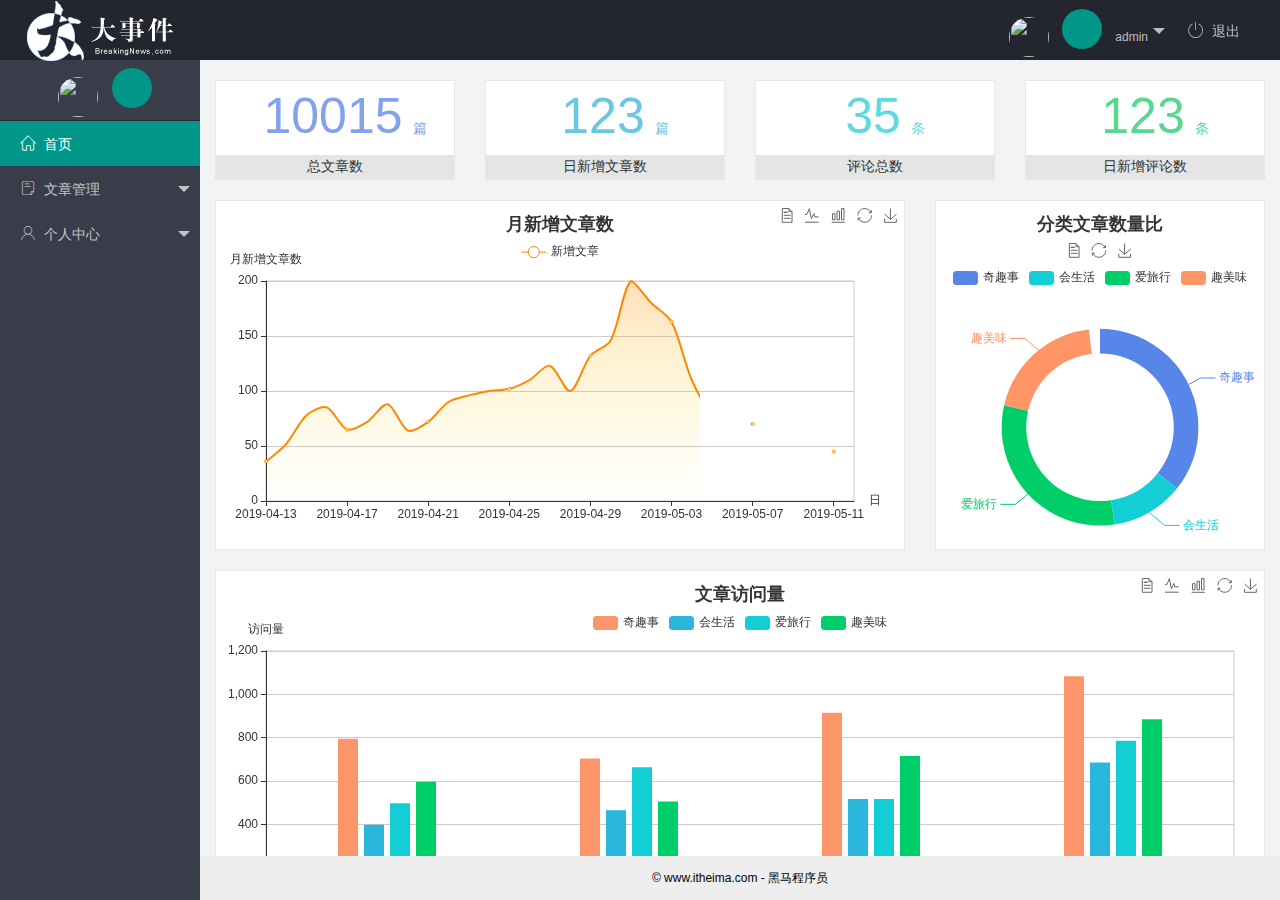
==== index.html @ e90da7d8 "获取、更新用户信息相关功能完成" ====
<!DOCTYPE html>
<html>

<head>
    <meta charset="utf-8">
    <meta name="viewport" content="width=device-width, initial-scale=1, maximum-scale=1">
    <title>大事件-首页</title>
    <!-- 引入 layui.css -->
    <link rel="stylesheet" href="/assets/lib/layui/css/layui.css">
    <!-- 引入 字体图标css -->
    <link rel="stylesheet" href="/assets/fonts/iconfont.css">
    <!-- 引入自定义index.css -->
    <link rel="stylesheet" href="/assets/css/index.css">
</head>

<body class="layui-layout-body">
    <div class="layui-layout layui-layout-admin">
        <div class="layui-header">
            <div class="layui-logo">
                <img src="/assets/images/logo.png" alt="" />
            </div>
            <ul class="layui-nav layui-layout-right">
                <li class="layui-nav-item">
                    <a href="javascript:;" class="userinfo">
                        <img src="" class="layui-nav-img">
                        <span class="text-avatar"></span>
                        admin
                    </a>
                    <dl class="layui-nav-child">
                        <dd><a href="">基本资料</a></dd>
                        <dd><a href="">更换头像</a></dd>
                        <dd><a href="">重设密码</a></dd>
                    </dl>
                </li>
                <li class="layui-nav-item"><a href="javascript:;" id="logout"><span
                            class="iconfont icon-tuichu"></span>退出</a></li>
            </ul>
        </div>

        <div class="layui-side layui-bg-black">
            <div class="layui-side-scroll">
                <div class="userinfo">
                    <img src="" class="layui-nav-img">
                    <span class="text-avatar"></span>
                    <span id="welcome"></span>
                </div>
                <!-- 左侧导航区域（可配合layui已有的垂直导航） -->
                <ul class="layui-nav layui-nav-tree" lay-shrink="all">
                    <li class="layui-nav-item layui-this"><a href="home/dashboard.html" target="fm"><span
                                class="iconfont icon-home"></span>首页</a></li>
                    <li class="layui-nav-item">
                        <a class="" href="javascript:;"><span class="iconfont icon-16"></span>文章管理</a>
                        <dl class="layui-nav-child">
                            <dd><a href="javascript:;"><i class="layui-icon layui-icon-app"></i>文章类别</a></dd>
                            <dd><a href="javascript:;"><i class="layui-icon layui-icon-app"></i>文章列表</a></dd>
                            <dd><a href="javascript:;"><i class="layui-icon layui-icon-app"></i>发表文章</a></dd>
                        </dl>
                    </li>
                    <li class="layui-nav-item">
                        <a href="javascript:;"><span class="iconfont icon-user"></span>个人中心</a>
                        <dl class="layui-nav-child">
                            <dd><a href="user/userInfo.html" target="fm"><i
                                        class="layui-icon layui-icon-app"></i>基本资料</a></dd>
                            <dd><a href="javascript:;"><i class="layui-icon layui-icon-app"></i>更换头像</a></dd>
                            <dd><a href="javascript:;"><i class="layui-icon layui-icon-app"></i>重置密码</a></dd>
                        </dl>
                    </li>
                </ul>
            </div>
        </div>

        <div class="layui-body">
            <!-- 内容主体区域 -->
            <iframe name="fm" src="/home/dashboard.html" frameborder="0"></iframe>
        </div>

        <div class="layui-footer">
            <!-- 底部固定区域 -->
            © www.itheima.com - 黑马程序员
        </div>
    </div>


    <!-- 引入 layui.js -->
    <script src='/assets/lib/layui/layui.all.js'></script>
    <!-- 引入 jQuery -->
    <script src='/assets/lib/jquery.js'></script>
    <!-- 引入自定义baseAPI -->
    <script src='/assets/js/baseAPI.js'></script>
    <!-- 引入自定义index.js -->
    <script src="/assets/js/index.js"></script>

</body>

</html>
---- assets/lib/layui/css/layui.css ----
/** layui-v2.5.5 MIT License By https://www.layui.com */
 .layui-inline,img{display:inline-block;vertical-align:middle}h1,h2,h3,h4,h5,h6{font-weight:400}.layui-edge,.layui-header,.layui-inline,.layui-main{position:relative}.layui-body,.layui-edge,.layui-elip{overflow:hidden}.layui-btn,.layui-edge,.layui-inline,img{vertical-align:middle}.layui-btn,.layui-disabled,.layui-icon,.layui-unselect{-moz-user-select:none;-webkit-user-select:none;-ms-user-select:none}.layui-elip,.layui-form-checkbox span,.layui-form-pane .layui-form-label{text-overflow:ellipsis;white-space:nowrap}.layui-breadcrumb,.layui-tree-btnGroup{visibility:hidden}blockquote,body,button,dd,div,dl,dt,form,h1,h2,h3,h4,h5,h6,input,li,ol,p,pre,td,textarea,th,ul{margin:0;padding:0;-webkit-tap-highlight-color:rgba(0,0,0,0)}a:active,a:hover{outline:0}img{border:none}li{list-style:none}table{border-collapse:collapse;border-spacing:0}h4,h5,h6{font-size:100%}button,input,optgroup,option,select,textarea{font-family:inherit;font-size:inherit;font-style:inherit;font-weight:inherit;outline:0}pre{white-space:pre-wrap;white-space:-moz-pre-wrap;white-space:-pre-wrap;white-space:-o-pre-wrap;word-wrap:break-word}body{line-height:24px;font:14px Helvetica Neue,Helvetica,PingFang SC,Tahoma,Arial,sans-serif}hr{height:1px;margin:10px 0;border:0;clear:both}a{color:#333;text-decoration:none}a:hover{color:#777}a cite{font-style:normal;*cursor:pointer}.layui-border-box,.layui-border-box *{box-sizing:border-box}.layui-box,.layui-box *{box-sizing:content-box}.layui-clear{clear:both;*zoom:1}.layui-clear:after{content:'\20';clear:both;*zoom:1;display:block;height:0}.layui-inline{*display:inline;*zoom:1}.layui-edge{display:inline-block;width:0;height:0;border-width:6px;border-style:dashed;border-color:transparent}.layui-edge-top{top:-4px;border-bottom-color:#999;border-bottom-style:solid}.layui-edge-right{border-left-color:#999;border-left-style:solid}.layui-edge-bottom{top:2px;border-top-color:#999;border-top-style:solid}.layui-edge-left{border-right-color:#999;border-right-style:solid}.layui-disabled,.layui-disabled:hover{color:#d2d2d2!important;cursor:not-allowed!important}.layui-circle{border-radius:100%}.layui-show{display:block!important}.layui-hide{display:none!important}@font-face{font-family:layui-icon;src:url(../font/iconfont.eot?v=250);src:url(../font/iconfont.eot?v=250#iefix) format('embedded-opentype'),url(../font/iconfont.woff2?v=250) format('woff2'),url(../font/iconfont.woff?v=250) format('woff'),url(../font/iconfont.ttf?v=250) format('truetype'),url(../font/iconfont.svg?v=250#layui-icon) format('svg')}.layui-icon{font-family:layui-icon!important;font-size:16px;font-style:normal;-webkit-font-smoothing:antialiased;-moz-osx-font-smoothing:grayscale}.layui-icon-reply-fill:before{content:"\e611"}.layui-icon-set-fill:before{content:"\e614"}.layui-icon-menu-fill:before{content:"\e60f"}.layui-icon-search:before{content:"\e615"}.layui-icon-share:before{content:"\e641"}.layui-icon-set-sm:before{content:"\e620"}.layui-icon-engine:before{content:"\e628"}.layui-icon-close:before{content:"\1006"}.layui-icon-close-fill:before{content:"\1007"}.layui-icon-chart-screen:before{content:"\e629"}.layui-icon-star:before{content:"\e600"}.layui-icon-circle-dot:before{content:"\e617"}.layui-icon-chat:before{content:"\e606"}.layui-icon-release:before{content:"\e609"}.layui-icon-list:before{content:"\e60a"}.layui-icon-chart:before{content:"\e62c"}.layui-icon-ok-circle:before{content:"\1005"}.layui-icon-layim-theme:before{content:"\e61b"}.layui-icon-table:before{content:"\e62d"}.layui-icon-right:before{content:"\e602"}.layui-icon-left:before{content:"\e603"}.layui-icon-cart-simple:before{content:"\e698"}.layui-icon-face-cry:before{content:"\e69c"}.layui-icon-face-smile:before{content:"\e6af"}.layui-icon-survey:before{content:"\e6b2"}.layui-icon-tree:before{content:"\e62e"}.layui-icon-upload-circle:before{content:"\e62f"}.layui-icon-add-circle:before{content:"\e61f"}.layui-icon-download-circle:before{content:"\e601"}.layui-icon-templeate-1:before{content:"\e630"}.layui-icon-util:before{content:"\e631"}.layui-icon-face-surprised:before{content:"\e664"}.layui-icon-edit:before{content:"\e642"}.layui-icon-speaker:before{content:"\e645"}.layui-icon-down:before{content:"\e61a"}.layui-icon-file:before{content:"\e621"}.layui-icon-layouts:before{content:"\e632"}.layui-icon-rate-half:before{content:"\e6c9"}.layui-icon-add-circle-fine:before{content:"\e608"}.layui-icon-prev-circle:before{content:"\e633"}.layui-icon-read:before{content:"\e705"}.layui-icon-404:before{content:"\e61c"}.layui-icon-carousel:before{content:"\e634"}.layui-icon-help:before{content:"\e607"}.layui-icon-code-circle:before{content:"\e635"}.layui-icon-water:before{content:"\e636"}.layui-icon-username:before{content:"\e66f"}.layui-icon-find-fill:before{content:"\e670"}.layui-icon-about:before{content:"\e60b"}.layui-icon-location:before{content:"\e715"}.layui-icon-up:before{content:"\e619"}.layui-icon-pause:before{content:"\e651"}.layui-icon-date:before{content:"\e637"}.layui-icon-layim-uploadfile:before{content:"\e61d"}.layui-icon-delete:before{content:"\e640"}.layui-icon-play:before{content:"\e652"}.layui-icon-top:before{content:"\e604"}.layui-icon-friends:before{content:"\e612"}.layui-icon-refresh-3:before{content:"\e9aa"}.layui-icon-ok:before{content:"\e605"}.layui-icon-layer:before{content:"\e638"}.layui-icon-face-smile-fine:before{content:"\e60c"}.layui-icon-dollar:before{content:"\e659"}.layui-icon-group:before{content:"\e613"}.layui-icon-layim-download:before{content:"\e61e"}.layui-icon-picture-fine:before{content:"\e60d"}.layui-icon-link:before{content:"\e64c"}.layui-icon-diamond:before{content:"\e735"}.layui-icon-log:before{content:"\e60e"}.layui-icon-rate-solid:before{content:"\e67a"}.layui-icon-fonts-del:before{content:"\e64f"}.layui-icon-unlink:before{content:"\e64d"}.layui-icon-fonts-clear:before{content:"\e639"}.layui-icon-triangle-r:before{content:"\e623"}.layui-icon-circle:before{content:"\e63f"}.layui-icon-radio:before{content:"\e643"}.layui-icon-align-center:before{content:"\e647"}.layui-icon-align-right:before{content:"\e648"}.layui-icon-align-left:before{content:"\e649"}.layui-icon-loading-1:before{content:"\e63e"}.layui-icon-return:before{content:"\e65c"}.layui-icon-fonts-strong:before{content:"\e62b"}.layui-icon-upload:before{content:"\e67c"}.layui-icon-dialogue:before{content:"\e63a"}.layui-icon-video:before{content:"\e6ed"}.layui-icon-headset:before{content:"\e6fc"}.layui-icon-cellphone-fine:before{content:"\e63b"}.layui-icon-add-1:before{content:"\e654"}.layui-icon-face-smile-b:before{content:"\e650"}.layui-icon-fonts-html:before{content:"\e64b"}.layui-icon-form:before{content:"\e63c"}.layui-icon-cart:before{content:"\e657"}.layui-icon-camera-fill:before{content:"\e65d"}.layui-icon-tabs:before{content:"\e62a"}.layui-icon-fonts-code:before{content:"\e64e"}.layui-icon-fire:before{content:"\e756"}.layui-icon-set:before{content:"\e716"}.layui-icon-fonts-u:before{content:"\e646"}.layui-icon-triangle-d:before{content:"\e625"}.layui-icon-tips:before{content:"\e702"}.layui-icon-picture:before{content:"\e64a"}.layui-icon-more-vertical:before{content:"\e671"}.layui-icon-flag:before{content:"\e66c"}.layui-icon-loading:before{content:"\e63d"}.layui-icon-fonts-i:before{content:"\e644"}.layui-icon-refresh-1:before{content:"\e666"}.layui-icon-rmb:before{content:"\e65e"}.layui-icon-home:before{content:"\e68e"}.layui-icon-user:before{content:"\e770"}.layui-icon-notice:before{content:"\e667"}.layui-icon-login-weibo:before{content:"\e675"}.layui-icon-voice:before{content:"\e688"}.layui-icon-upload-drag:before{content:"\e681"}.layui-icon-login-qq:before{content:"\e676"}.layui-icon-snowflake:before{content:"\e6b1"}.layui-icon-file-b:before{content:"\e655"}.layui-icon-template:before{content:"\e663"}.layui-icon-auz:before{content:"\e672"}.layui-icon-console:before{content:"\e665"}.layui-icon-app:before{content:"\e653"}.layui-icon-prev:before{content:"\e65a"}.layui-icon-website:before{content:"\e7ae"}.layui-icon-next:before{content:"\e65b"}.layui-icon-component:before{content:"\e857"}.layui-icon-more:before{content:"\e65f"}.layui-icon-login-wechat:before{content:"\e677"}.layui-icon-shrink-right:before{content:"\e668"}.layui-icon-spread-left:before{content:"\e66b"}.layui-icon-camera:before{content:"\e660"}.layui-icon-note:before{content:"\e66e"}.layui-icon-refresh:before{content:"\e669"}.layui-icon-female:before{content:"\e661"}.layui-icon-male:before{content:"\e662"}.layui-icon-password:before{content:"\e673"}.layui-icon-senior:before{content:"\e674"}.layui-icon-theme:before{content:"\e66a"}.layui-icon-tread:before{content:"\e6c5"}.layui-icon-praise:before{content:"\e6c6"}.layui-icon-star-fill:before{content:"\e658"}.layui-icon-rate:before{content:"\e67b"}.layui-icon-template-1:before{content:"\e656"}.layui-icon-vercode:before{content:"\e679"}.layui-icon-cellphone:before{content:"\e678"}.layui-icon-screen-full:before{content:"\e622"}.layui-icon-screen-restore:before{content:"\e758"}.layui-icon-cols:before{content:"\e610"}.layui-icon-export:before{content:"\e67d"}.layui-icon-print:before{content:"\e66d"}.layui-icon-slider:before{content:"\e714"}.layui-icon-addition:before{content:"\e624"}.layui-icon-subtraction:before{content:"\e67e"}.layui-icon-service:before{content:"\e626"}.layui-icon-transfer:before{content:"\e691"}.layui-main{width:1140px;margin:0 auto}.layui-header{z-index:1000;height:60px}.layui-header a:hover{transition:all .5s;-webkit-transition:all .5s}.layui-side{position:fixed;left:0;top:0;bottom:0;z-index:999;width:200px;overflow-x:hidden}.layui-side-scroll{position:relative;width:220px;height:100%;overflow-x:hidden}.layui-body{position:absolute;left:200px;right:0;top:0;bottom:0;z-index:998;width:auto;overflow-y:auto;box-sizing:border-box}.layui-layout-body{overflow:hidden}.layui-layout-admin .layui-header{background-color:#23262E}.layui-layout-admin .layui-side{top:60px;width:200px;overflow-x:hidden}.layui-layout-admin .layui-body{position:fixed;top:60px;bottom:44px}.layui-layout-admin .layui-main{width:auto;margin:0 15px}.layui-layout-admin .layui-footer{position:fixed;left:200px;right:0;bottom:0;height:44px;line-height:44px;padding:0 15px;background-color:#eee}.layui-layout-admin .layui-logo{position:absolute;left:0;top:0;width:200px;height:100%;line-height:60px;text-align:center;color:#009688;font-size:16px}.layui-layout-admin .layui-header .layui-nav{background:0 0}.layui-layout-left{position:absolute!important;left:200px;top:0}.layui-layout-right{position:absolute!important;right:0;top:0}.layui-container{position:relative;margin:0 auto;padding:0 15px;box-sizing:border-box}.layui-fluid{position:relative;margin:0 auto;padding:0 15px}.layui-row:after,.layui-row:before{content:'';display:block;clear:both}.layui-col-lg1,.layui-col-lg10,.layui-col-lg11,.layui-col-lg12,.layui-col-lg2,.layui-col-lg3,.layui-col-lg4,.layui-col-lg5,.layui-col-lg6,.layui-col-lg7,.layui-col-lg8,.layui-col-lg9,.layui-col-md1,.layui-col-md10,.layui-col-md11,.layui-col-md12,.layui-col-md2,.layui-col-md3,.layui-col-md4,.layui-col-md5,.layui-col-md6,.layui-col-md7,.layui-col-md8,.layui-col-md9,.layui-col-sm1,.layui-col-sm10,.layui-col-sm11,.layui-col-sm12,.layui-col-sm2,.layui-col-sm3,.layui-col-sm4,.layui-col-sm5,.layui-col-sm6,.layui-col-sm7,.layui-col-sm8,.layui-col-sm9,.layui-col-xs1,.layui-col-xs10,.layui-col-xs11,.layui-col-xs12,.layui-col-xs2,.layui-col-xs3,.layui-col-xs4,.layui-col-xs5,.layui-col-xs6,.layui-col-xs7,.layui-col-xs8,.layui-col-xs9{position:relative;display:block;box-sizing:border-box}.layui-col-xs1,.layui-col-xs10,.layui-col-xs11,.layui-col-xs12,.layui-col-xs2,.layui-col-xs3,.layui-col-xs4,.layui-col-xs5,.layui-col-xs6,.layui-col-xs7,.layui-col-xs8,.layui-col-xs9{float:left}.layui-col-xs1{width:8.33333333%}.layui-col-xs2{width:16.66666667%}.layui-col-xs3{width:25%}.layui-col-xs4{width:33.33333333%}.layui-col-xs5{width:41.66666667%}.layui-col-xs6{width:50%}.layui-col-xs7{width:58.33333333%}.layui-col-xs8{width:66.66666667%}.layui-col-xs9{width:75%}.layui-col-xs10{width:83.33333333%}.layui-col-xs11{width:91.66666667%}.layui-col-xs12{width:100%}.layui-col-xs-offset1{margin-left:8.33333333%}.layui-col-xs-offset2{margin-left:16.66666667%}.layui-col-xs-offset3{margin-left:25%}.layui-col-xs-offset4{margin-left:33.33333333%}.layui-col-xs-offset5{margin-left:41.66666667%}.layui-col-xs-offset6{margin-left:50%}.layui-col-xs-offset7{margin-left:58.33333333%}.layui-col-xs-offset8{margin-left:66.66666667%}.layui-col-xs-offset9{margin-left:75%}.layui-col-xs-offset10{margin-left:83.33333333%}.layui-col-xs-offset11{margin-left:91.66666667%}.layui-col-xs-offset12{margin-left:100%}@media screen and (max-width:768px){.layui-hide-xs{display:none!important}.layui-show-xs-block{display:block!important}.layui-show-xs-inline{display:inline!important}.layui-show-xs-inline-block{display:inline-block!important}}@media screen and (min-width:768px){.layui-container{width:750px}.layui-hide-sm{display:none!important}.layui-show-sm-block{display:block!important}.layui-show-sm-inline{display:inline!important}.layui-show-sm-inline-block{display:inline-block!important}.layui-col-sm1,.layui-col-sm10,.layui-col-sm11,.layui-col-sm12,.layui-col-sm2,.layui-col-sm3,.layui-col-sm4,.layui-col-sm5,.layui-col-sm6,.layui-col-sm7,.layui-col-sm8,.layui-col-sm9{float:left}.layui-col-sm1{width:8.33333333%}.layui-col-sm2{width:16.66666667%}.layui-col-sm3{width:25%}.layui-col-sm4{width:33.33333333%}.layui-col-sm5{width:41.66666667%}.layui-col-sm6{width:50%}.layui-col-sm7{width:58.33333333%}.layui-col-sm8{width:66.66666667%}.layui-col-sm9{width:75%}.layui-col-sm10{width:83.33333333%}.layui-col-sm11{width:91.66666667%}.layui-col-sm12{width:100%}.layui-col-sm-offset1{margin-left:8.33333333%}.layui-col-sm-offset2{margin-left:16.66666667%}.layui-col-sm-offset3{margin-left:25%}.layui-col-sm-offset4{margin-left:33.33333333%}.layui-col-sm-offset5{margin-left:41.66666667%}.layui-col-sm-offset6{margin-left:50%}.layui-col-sm-offset7{margin-left:58.33333333%}.layui-col-sm-offset8{margin-left:66.66666667%}.layui-col-sm-offset9{margin-left:75%}.layui-col-sm-offset10{margin-left:83.33333333%}.layui-col-sm-offset11{margin-left:91.66666667%}.layui-col-sm-offset12{margin-left:100%}}@media screen and (min-width:992px){.layui-container{width:970px}.layui-hide-md{display:none!important}.layui-show-md-block{display:block!important}.layui-show-md-inline{display:inline!important}.layui-show-md-inline-block{display:inline-block!important}.layui-col-md1,.layui-col-md10,.layui-col-md11,.layui-col-md12,.layui-col-md2,.layui-col-md3,.layui-col-md4,.layui-col-md5,.layui-col-md6,.layui-col-md7,.layui-col-md8,.layui-col-md9{float:left}.layui-col-md1{width:8.33333333%}.layui-col-md2{width:16.66666667%}.layui-col-md3{width:25%}.layui-col-md4{width:33.33333333%}.layui-col-md5{width:41.66666667%}.layui-col-md6{width:50%}.layui-col-md7{width:58.33333333%}.layui-col-md8{width:66.66666667%}.layui-col-md9{width:75%}.layui-col-md10{width:83.33333333%}.layui-col-md11{width:91.66666667%}.layui-col-md12{width:100%}.layui-col-md-offset1{margin-left:8.33333333%}.layui-col-md-offset2{margin-left:16.66666667%}.layui-col-md-offset3{margin-left:25%}.layui-col-md-offset4{margin-left:33.33333333%}.layui-col-md-offset5{margin-left:41.66666667%}.layui-col-md-offset6{margin-left:50%}.layui-col-md-offset7{margin-left:58.33333333%}.layui-col-md-offset8{margin-left:66.66666667%}.layui-col-md-offset9{margin-left:75%}.layui-col-md-offset10{margin-left:83.33333333%}.layui-col-md-offset11{margin-left:91.66666667%}.layui-col-md-offset12{margin-left:100%}}@media screen and (min-width:1200px){.layui-container{width:1170px}.layui-hide-lg{display:none!important}.layui-show-lg-block{display:block!important}.layui-show-lg-inline{display:inline!important}.layui-show-lg-inline-block{display:inline-block!important}.layui-col-lg1,.layui-col-lg10,.layui-col-lg11,.layui-col-lg12,.layui-col-lg2,.layui-col-lg3,.layui-col-lg4,.layui-col-lg5,.layui-col-lg6,.layui-col-lg7,.layui-col-lg8,.layui-col-lg9{float:left}.layui-col-lg1{width:8.33333333%}.layui-col-lg2{width:16.66666667%}.layui-col-lg3{width:25%}.layui-col-lg4{width:33.33333333%}.layui-col-lg5{width:41.66666667%}.layui-col-lg6{width:50%}.layui-col-lg7{width:58.33333333%}.layui-col-lg8{width:66.66666667%}.layui-col-lg9{width:75%}.layui-col-lg10{width:83.33333333%}.layui-col-lg11{width:91.66666667%}.layui-col-lg12{width:100%}.layui-col-lg-offset1{margin-left:8.33333333%}.layui-col-lg-offset2{margin-left:16.66666667%}.layui-col-lg-offset3{margin-left:25%}.layui-col-lg-offset4{margin-left:33.33333333%}.layui-col-lg-offset5{margin-left:41.66666667%}.layui-col-lg-offset6{margin-left:50%}.layui-col-lg-offset7{margin-left:58.33333333%}.layui-col-lg-offset8{margin-left:66.66666667%}.layui-col-lg-offset9{margin-left:75%}.layui-col-lg-offset10{margin-left:83.33333333%}.layui-col-lg-offset11{margin-left:91.66666667%}.layui-col-lg-offset12{margin-left:100%}}.layui-col-space1{margin:-.5px}.layui-col-space1>*{padding:.5px}.layui-col-space3{margin:-1.5px}.layui-col-space3>*{padding:1.5px}.layui-col-space5{margin:-2.5px}.layui-col-space5>*{padding:2.5px}.layui-col-space8{margin:-3.5px}.layui-col-space8>*{padding:3.5px}.layui-col-space10{margin:-5px}.layui-col-space10>*{padding:5px}.layui-col-space12{margin:-6px}.layui-col-space12>*{padding:6px}.layui-col-space15{margin:-7.5px}.layui-col-space15>*{padding:7.5px}.layui-col-space18{margin:-9px}.layui-col-space18>*{padding:9px}.layui-col-space20{margin:-10px}.layui-col-space20>*{padding:10px}.layui-col-space22{margin:-11px}.layui-col-space22>*{padding:11px}.layui-col-space25{margin:-12.5px}.layui-col-space25>*{padding:12.5px}.layui-col-space30{margin:-15px}.layui-col-space30>*{padding:15px}.layui-btn,.layui-input,.layui-select,.layui-textarea,.layui-upload-button{outline:0;-webkit-appearance:none;transition:all .3s;-webkit-transition:all .3s;box-sizing:border-box}.layui-elem-quote{margin-bottom:10px;padding:15px;line-height:22px;border-left:5px solid #009688;border-radius:0 2px 2px 0;background-color:#f2f2f2}.layui-quote-nm{border-style:solid;border-width:1px 1px 1px 5px;background:0 0}.layui-elem-field{margin-bottom:10px;padding:0;border-width:1px;border-style:solid}.layui-elem-field legend{margin-left:20px;padding:0 10px;font-size:20px;font-weight:300}.layui-field-title{margin:10px 0 20px;border-width:1px 0 0}.layui-field-box{padding:10px 15px}.layui-field-title .layui-field-box{padding:10px 0}.layui-progress{position:relative;height:6px;border-radius:20px;background-color:#e2e2e2}.layui-progress-bar{position:absolute;left:0;top:0;width:0;max-width:100%;height:6px;border-radius:20px;text-align:right;background-color:#5FB878;transition:all .3s;-webkit-transition:all .3s}.layui-progress-big,.layui-progress-big .layui-progress-bar{height:18px;line-height:18px}.layui-progress-text{position:relative;top:-20px;line-height:18px;font-size:12px;color:#666}.layui-progress-big .layui-progress-text{position:static;padding:0 10px;color:#fff}.layui-collapse{border-width:1px;border-style:solid;border-radius:2px}.layui-colla-content,.layui-colla-item{border-top-width:1px;border-top-style:solid}.layui-colla-item:first-child{border-top:none}.layui-colla-title{position:relative;height:42px;line-height:42px;padding:0 15px 0 35px;color:#333;background-color:#f2f2f2;cursor:pointer;font-size:14px;overflow:hidden}.layui-colla-content{display:none;padding:10px 15px;line-height:22px;color:#666}.layui-colla-icon{position:absolute;left:15px;top:0;font-size:14px}.layui-card{margin-bottom:15px;border-radius:2px;background-color:#fff;box-shadow:0 1px 2px 0 rgba(0,0,0,.05)}.layui-card:last-child{margin-bottom:0}.layui-card-header{position:relative;height:42px;line-height:42px;padding:0 15px;border-bottom:1px solid #f6f6f6;color:#333;border-radius:2px 2px 0 0;font-size:14px}.layui-bg-black,.layui-bg-blue,.layui-bg-cyan,.layui-bg-green,.layui-bg-orange,.layui-bg-red{color:#fff!important}.layui-card-body{position:relative;padding:10px 15px;line-height:24px}.layui-card-body[pad15]{padding:15px}.layui-card-body[pad20]{padding:20px}.layui-card-body .layui-table{margin:5px 0}.layui-card .layui-tab{margin:0}.layui-panel-window{position:relative;padding:15px;border-radius:0;border-top:5px solid #E6E6E6;background-color:#fff}.layui-auxiliar-moving{position:fixed;left:0;right:0;top:0;bottom:0;width:100%;height:100%;background:0 0;z-index:9999999999}.layui-form-label,.layui-form-mid,.layui-form-select,.layui-input-block,.layui-input-inline,.layui-textarea{position:relative}.layui-bg-red{background-color:#FF5722!important}.layui-bg-orange{background-color:#FFB800!important}.layui-bg-green{background-color:#009688!important}.layui-bg-cyan{background-color:#2F4056!important}.layui-bg-blue{background-color:#1E9FFF!important}.layui-bg-black{background-color:#393D49!important}.layui-bg-gray{background-color:#eee!important;color:#666!important}.layui-badge-rim,.layui-colla-content,.layui-colla-item,.layui-collapse,.layui-elem-field,.layui-form-pane .layui-form-item[pane],.layui-form-pane .layui-form-label,.layui-input,.layui-layedit,.layui-layedit-tool,.layui-quote-nm,.layui-select,.layui-tab-bar,.layui-tab-card,.layui-tab-title,.layui-tab-title .layui-this:after,.layui-textarea{border-color:#e6e6e6}.layui-timeline-item:before,hr{background-color:#e6e6e6}.layui-text{line-height:22px;font-size:14px;color:#666}.layui-text h1,.layui-text h2,.layui-text h3{font-weight:500;color:#333}.layui-text h1{font-size:30px}.layui-text h2{font-size:24px}.layui-text h3{font-size:18px}.layui-text a:not(.layui-btn){color:#01AAED}.layui-text a:not(.layui-btn):hover{text-decoration:underline}.layui-text ul{padding:5px 0 5px 15px}.layui-text ul li{margin-top:5px;list-style-type:disc}.layui-text em,.layui-word-aux{color:#999!important;padding:0 5px!important}.layui-btn{display:inline-block;height:38px;line-height:38px;padding:0 18px;background-color:#009688;color:#fff;white-space:nowrap;text-align:center;font-size:14px;border:none;border-radius:2px;cursor:pointer}.layui-btn:hover{opacity:.8;filter:alpha(opacity=80);color:#fff}.layui-btn:active{opacity:1;filter:alpha(opacity=100)}.layui-btn+.layui-btn{margin-left:10px}.layui-btn-container{font-size:0}.layui-btn-container .layui-btn{margin-right:10px;margin-bottom:10px}.layui-btn-container .layui-btn+.layui-btn{margin-left:0}.layui-table .layui-btn-container .layui-btn{margin-bottom:9px}.layui-btn-radius{border-radius:100px}.layui-btn .layui-icon{margin-right:3px;font-size:18px;vertical-align:bottom;vertical-align:middle\9}.layui-btn-primary{border:1px solid #C9C9C9;background-color:#fff;color:#555}.layui-btn-primary:hover{border-color:#009688;color:#333}.layui-btn-normal{background-color:#1E9FFF}.layui-btn-warm{background-color:#FFB800}.layui-btn-danger{background-color:#FF5722}.layui-btn-checked{background-color:#5FB878}.layui-btn-disabled,.layui-btn-disabled:active,.layui-btn-disabled:hover{border:1px solid #e6e6e6;background-color:#FBFBFB;color:#C9C9C9;cursor:not-allowed;opacity:1}.layui-btn-lg{height:44px;line-height:44px;padding:0 25px;font-size:16px}.layui-btn-sm{height:30px;line-height:30px;padding:0 10px;font-size:12px}.layui-btn-sm i{font-size:16px!important}.layui-btn-xs{height:22px;line-height:22px;padding:0 5px;font-size:12px}.layui-btn-xs i{font-size:14px!important}.layui-btn-group{display:inline-block;vertical-align:middle;font-size:0}.layui-btn-group .layui-btn{margin-left:0!important;margin-right:0!important;border-left:1px solid rgba(255,255,255,.5);border-radius:0}.layui-btn-group .layui-btn-primary{border-left:none}.layui-btn-group .layui-btn-primary:hover{border-color:#C9C9C9;color:#009688}.layui-btn-group .layui-btn:first-child{border-left:none;border-radius:2px 0 0 2px}.layui-btn-group .layui-btn-primary:first-child{border-left:1px solid #c9c9c9}.layui-btn-group .layui-btn:last-child{border-radius:0 2px 2px 0}.layui-btn-group .layui-btn+.layui-btn{margin-left:0}.layui-btn-group+.layui-btn-group{margin-left:10px}.layui-btn-fluid{width:100%}.layui-input,.layui-select,.layui-textarea{height:38px;line-height:1.3;line-height:38px\9;border-width:1px;border-style:solid;background-color:#fff;border-radius:2px}.layui-input::-webkit-input-placeholder,.layui-select::-webkit-input-placeholder,.layui-textarea::-webkit-input-placeholder{line-height:1.3}.layui-input,.layui-textarea{display:block;width:100%;padding-left:10px}.layui-input:hover,.layui-textarea:hover{border-color:#D2D2D2!important}.layui-input:focus,.layui-textarea:focus{border-color:#C9C9C9!important}.layui-textarea{min-height:100px;height:auto;line-height:20px;padding:6px 10px;resize:vertical}.layui-select{padding:0 10px}.layui-form input[type=checkbox],.layui-form input[type=radio],.layui-form select{display:none}.layui-form [lay-ignore]{display:initial}.layui-form-item{margin-bottom:15px;clear:both;*zoom:1}.layui-form-item:after{content:'\20';clear:both;*zoom:1;display:block;height:0}.layui-form-label{float:left;display:block;padding:9px 15px;width:80px;font-weight:400;line-height:20px;text-align:right}.layui-form-label-col{display:block;float:none;padding:9px 0;line-height:20px;text-align:left}.layui-form-item .layui-inline{margin-bottom:5px;margin-right:10px}.layui-input-block{margin-left:110px;min-height:36px}.layui-input-inline{display:inline-block;vertical-align:middle}.layui-form-item .layui-input-inline{float:left;width:190px;margin-right:10px}.layui-form-text .layui-input-inline{width:auto}.layui-form-mid{float:left;display:block;padding:9px 0!important;line-height:20px;margin-right:10px}.layui-form-danger+.layui-form-select .layui-input,.layui-form-danger:focus{border-color:#FF5722!important}.layui-form-select .layui-input{padding-right:30px;cursor:pointer}.layui-form-select .layui-edge{position:absolute;right:10px;top:50%;margin-top:-3px;cursor:pointer;border-width:6px;border-top-color:#c2c2c2;border-top-style:solid;transition:all .3s;-webkit-transition:all .3s}.layui-form-select dl{display:none;position:absolute;left:0;top:42px;padding:5px 0;z-index:899;min-width:100%;border:1px solid #d2d2d2;max-height:300px;overflow-y:auto;background-color:#fff;border-radius:2px;box-shadow:0 2px 4px rgba(0,0,0,.12);box-sizing:border-box}.layui-form-select dl dd,.layui-form-select dl dt{padding:0 10px;line-height:36px;white-space:nowrap;overflow:hidden;text-overflow:ellipsis}.layui-form-select dl dt{font-size:12px;color:#999}.layui-form-select dl dd{cursor:pointer}.layui-form-select dl dd:hover{background-color:#f2f2f2;-webkit-transition:.5s all;transition:.5s all}.layui-form-select .layui-select-group dd{padding-left:20px}.layui-form-select dl dd.layui-select-tips{padding-left:10px!important;color:#999}.layui-form-select dl dd.layui-this{background-color:#5FB878;color:#fff}.layui-form-checkbox,.layui-form-select dl dd.layui-disabled{background-color:#fff}.layui-form-selected dl{display:block}.layui-form-checkbox,.layui-form-checkbox *,.layui-form-switch{display:inline-block;vertical-align:middle}.layui-form-selected .layui-edge{margin-top:-9px;-webkit-transform:rotate(180deg);transform:rotate(180deg);margin-top:-3px\9}:root .layui-form-selected .layui-edge{margin-top:-9px\0/IE9}.layui-form-selectup dl{top:auto;bottom:42px}.layui-select-none{margin:5px 0;text-align:center;color:#999}.layui-select-disabled .layui-disabled{border-color:#eee!important}.layui-select-disabled .layui-edge{border-top-color:#d2d2d2}.layui-form-checkbox{position:relative;height:30px;line-height:30px;margin-right:10px;padding-right:30px;cursor:pointer;font-size:0;-webkit-transition:.1s linear;transition:.1s linear;box-sizing:border-box}.layui-form-checkbox span{padding:0 10px;height:100%;font-size:14px;border-radius:2px 0 0 2px;background-color:#d2d2d2;color:#fff;overflow:hidden}.layui-form-checkbox:hover span{background-color:#c2c2c2}.layui-form-checkbox i{position:absolute;right:0;top:0;width:30px;height:28px;border:1px solid #d2d2d2;border-left:none;border-radius:0 2px 2px 0;color:#fff;font-size:20px;text-align:center}.layui-form-checkbox:hover i{border-color:#c2c2c2;color:#c2c2c2}.layui-form-checked,.layui-form-checked:hover{border-color:#5FB878}.layui-form-checked span,.layui-form-checked:hover span{background-color:#5FB878}.layui-form-checked i,.layui-form-checked:hover i{color:#5FB878}.layui-form-item .layui-form-checkbox{margin-top:4px}.layui-form-checkbox[lay-skin=primary]{height:auto!important;line-height:normal!important;min-width:18px;min-height:18px;border:none!important;margin-right:0;padding-left:28px;padding-right:0;background:0 0}.layui-form-checkbox[lay-skin=primary] span{padding-left:0;padding-right:15px;line-height:18px;background:0 0;color:#666}.layui-form-checkbox[lay-skin=primary] i{right:auto;left:0;width:16px;height:16px;line-height:16px;border:1px solid #d2d2d2;font-size:12px;border-radius:2px;background-color:#fff;-webkit-transition:.1s linear;transition:.1s linear}.layui-form-checkbox[lay-skin=primary]:hover i{border-color:#5FB878;color:#fff}.layui-form-checked[lay-skin=primary] i{border-color:#5FB878!important;background-color:#5FB878;color:#fff}.layui-checkbox-disbaled[lay-skin=primary] span{background:0 0!important;color:#c2c2c2}.layui-checkbox-disbaled[lay-skin=primary]:hover i{border-color:#d2d2d2}.layui-form-item .layui-form-checkbox[lay-skin=primary]{margin-top:10px}.layui-form-switch{position:relative;height:22px;line-height:22px;min-width:35px;padding:0 5px;margin-top:8px;border:1px solid #d2d2d2;border-radius:20px;cursor:pointer;background-color:#fff;-webkit-transition:.1s linear;transition:.1s linear}.layui-form-switch i{position:absolute;left:5px;top:3px;width:16px;height:16px;border-radius:20px;background-color:#d2d2d2;-webkit-transition:.1s linear;transition:.1s linear}.layui-form-switch em{position:relative;top:0;width:25px;margin-left:21px;padding:0!important;text-align:center!important;color:#999!important;font-style:normal!important;font-size:12px}.layui-form-onswitch{border-color:#5FB878;background-color:#5FB878}.layui-checkbox-disbaled,.layui-checkbox-disbaled i{border-color:#e2e2e2!important}.layui-form-onswitch i{left:100%;margin-left:-21px;background-color:#fff}.layui-form-onswitch em{margin-left:5px;margin-right:21px;color:#fff!important}.layui-checkbox-disbaled span{background-color:#e2e2e2!important}.layui-checkbox-disbaled:hover i{color:#fff!important}[lay-radio]{display:none}.layui-form-radio,.layui-form-radio *{display:inline-block;vertical-align:middle}.layui-form-radio{line-height:28px;margin:6px 10px 0 0;padding-right:10px;cursor:pointer;font-size:0}.layui-form-radio *{font-size:14px}.layui-form-radio>i{margin-right:8px;font-size:22px;color:#c2c2c2}.layui-form-radio>i:hover,.layui-form-radioed>i{color:#5FB878}.layui-radio-disbaled>i{color:#e2e2e2!important}.layui-form-pane .layui-form-label{width:110px;padding:8px 15px;height:38px;line-height:20px;border-width:1px;border-style:solid;border-radius:2px 0 0 2px;text-align:center;background-color:#FBFBFB;overflow:hidden;box-sizing:border-box}.layui-form-pane .layui-input-inline{margin-left:-1px}.layui-form-pane .layui-input-block{margin-left:110px;left:-1px}.layui-form-pane .layui-input{border-radius:0 2px 2px 0}.layui-form-pane .layui-form-text .layui-form-label{float:none;width:100%;border-radius:2px;box-sizing:border-box;text-align:left}.layui-form-pane .layui-form-text .layui-input-inline{display:block;margin:0;top:-1px;clear:both}.layui-form-pane .layui-form-text .layui-input-block{margin:0;left:0;top:-1px}.layui-form-pane .layui-form-text .layui-textarea{min-height:100px;border-radius:0 0 2px 2px}.layui-form-pane .layui-form-checkbox{margin:4px 0 4px 10px}.layui-form-pane .layui-form-radio,.layui-form-pane .layui-form-switch{margin-top:6px;margin-left:10px}.layui-form-pane .layui-form-item[pane]{position:relative;border-width:1px;border-style:solid}.layui-form-pane .layui-form-item[pane] .layui-form-label{position:absolute;left:0;top:0;height:100%;border-width:0 1px 0 0}.layui-form-pane .layui-form-item[pane] .layui-input-inline{margin-left:110px}@media screen and (max-width:450px){.layui-form-item .layui-form-label{text-overflow:ellipsis;overflow:hidden;white-space:nowrap}.layui-form-item .layui-inline{display:block;margin-right:0;margin-bottom:20px;clear:both}.layui-form-item .layui-inline:after{content:'\20';clear:both;display:block;height:0}.layui-form-item .layui-input-inline{display:block;float:none;left:-3px;width:auto;margin:0 0 10px 112px}.layui-form-item .layui-input-inline+.layui-form-mid{margin-left:110px;top:-5px;padding:0}.layui-form-item .layui-form-checkbox{margin-right:5px;margin-bottom:5px}}.layui-layedit{border-width:1px;border-style:solid;border-radius:2px}.layui-layedit-tool{padding:3px 5px;border-bottom-width:1px;border-bottom-style:solid;font-size:0}.layedit-tool-fixed{position:fixed;top:0;border-top:1px solid #e2e2e2}.layui-layedit-tool .layedit-tool-mid,.layui-layedit-tool .layui-icon{display:inline-block;vertical-align:middle;text-align:center;font-size:14px}.layui-layedit-tool .layui-icon{position:relative;width:32px;height:30px;line-height:30px;margin:3px 5px;color:#777;cursor:pointer;border-radius:2px}.layui-layedit-tool .layui-icon:hover{color:#393D49}.layui-layedit-tool .layui-icon:active{color:#000}.layui-layedit-tool .layedit-tool-active{background-color:#e2e2e2;color:#000}.layui-layedit-tool .layui-disabled,.layui-layedit-tool .layui-disabled:hover{color:#d2d2d2;cursor:not-allowed}.layui-layedit-tool .layedit-tool-mid{width:1px;height:18px;margin:0 10px;background-color:#d2d2d2}.layedit-tool-html{width:50px!important;font-size:30px!important}.layedit-tool-b,.layedit-tool-code,.layedit-tool-help{font-size:16px!important}.layedit-tool-d,.layedit-tool-face,.layedit-tool-image,.layedit-tool-unlink{font-size:18px!important}.layedit-tool-image input{position:absolute;font-size:0;left:0;top:0;width:100%;height:100%;opacity:.01;filter:Alpha(opacity=1);cursor:pointer}.layui-layedit-iframe iframe{display:block;width:100%}#LAY_layedit_code{overflow:hidden}.layui-laypage{display:inline-block;*display:inline;*zoom:1;vertical-align:middle;margin:10px 0;font-size:0}.layui-laypage>a:first-child,.layui-laypage>a:first-child em{border-radius:2px 0 0 2px}.layui-laypage>a:last-child,.layui-laypage>a:last-child em{border-radius:0 2px 2px 0}.layui-laypage>:first-child{margin-left:0!important}.layui-laypage>:last-child{margin-right:0!important}.layui-laypage a,.layui-laypage button,.layui-laypage input,.layui-laypage select,.layui-laypage span{border:1px solid #e2e2e2}.layui-laypage a,.layui-laypage span{display:inline-block;*display:inline;*zoom:1;vertical-align:middle;padding:0 15px;height:28px;line-height:28px;margin:0 -1px 5px 0;background-color:#fff;color:#333;font-size:12px}.layui-flow-more a *,.layui-laypage input,.layui-table-view select[lay-ignore]{display:inline-block}.layui-laypage a:hover{color:#009688}.layui-laypage em{font-style:normal}.layui-laypage .layui-laypage-spr{color:#999;font-weight:700}.layui-laypage a{text-decoration:none}.layui-laypage .layui-laypage-curr{position:relative}.layui-laypage .layui-laypage-curr em{position:relative;color:#fff}.layui-laypage .layui-laypage-curr .layui-laypage-em{position:absolute;left:-1px;top:-1px;padding:1px;width:100%;height:100%;background-color:#009688}.layui-laypage-em{border-radius:2px}.layui-laypage-next em,.layui-laypage-prev em{font-family:Sim sun;font-size:16px}.layui-laypage .layui-laypage-count,.layui-laypage .layui-laypage-limits,.layui-laypage .layui-laypage-refresh,.layui-laypage .layui-laypage-skip{margin-left:10px;margin-right:10px;padding:0;border:none}.layui-laypage .layui-laypage-limits,.layui-laypage .layui-laypage-refresh{vertical-align:top}.layui-laypage .layui-laypage-refresh i{font-size:18px;cursor:pointer}.layui-laypage select{height:22px;padding:3px;border-radius:2px;cursor:pointer}.layui-laypage .layui-laypage-skip{height:30px;line-height:30px;color:#999}.layui-laypage button,.layui-laypage input{height:30px;line-height:30px;border-radius:2px;vertical-align:top;background-color:#fff;box-sizing:border-box}.layui-laypage input{width:40px;margin:0 10px;padding:0 3px;text-align:center}.layui-laypage input:focus,.layui-laypage select:focus{border-color:#009688!important}.layui-laypage button{margin-left:10px;padding:0 10px;cursor:pointer}.layui-table,.layui-table-view{margin:10px 0}.layui-flow-more{margin:10px 0;text-align:center;color:#999;font-size:14px}.layui-flow-more a{height:32px;line-height:32px}.layui-flow-more a *{vertical-align:top}.layui-flow-more a cite{padding:0 20px;border-radius:3px;background-color:#eee;color:#333;font-style:normal}.layui-flow-more a cite:hover{opacity:.8}.layui-flow-more a i{font-size:30px;color:#737383}.layui-table{width:100%;background-color:#fff;color:#666}.layui-table tr{transition:all .3s;-webkit-transition:all .3s}.layui-table th{text-align:left;font-weight:400}.layui-table tbody tr:hover,.layui-table thead tr,.layui-table-click,.layui-table-header,.layui-table-hover,.layui-table-mend,.layui-table-patch,.layui-table-tool,.layui-table-total,.layui-table-total tr,.layui-table[lay-even] tr:nth-child(even){background-color:#f2f2f2}.layui-table td,.layui-table th,.layui-table-col-set,.layui-table-fixed-r,.layui-table-grid-down,.layui-table-header,.layui-table-page,.layui-table-tips-main,.layui-table-tool,.layui-table-total,.layui-table-view,.layui-table[lay-skin=line],.layui-table[lay-skin=row]{border-width:1px;border-style:solid;border-color:#e6e6e6}.layui-table td,.layui-table th{position:relative;padding:9px 15px;min-height:20px;line-height:20px;font-size:14px}.layui-table[lay-skin=line] td,.layui-table[lay-skin=line] th{border-width:0 0 1px}.layui-table[lay-skin=row] td,.layui-table[lay-skin=row] th{border-width:0 1px 0 0}.layui-table[lay-skin=nob] td,.layui-table[lay-skin=nob] th{border:none}.layui-table img{max-width:100px}.layui-table[lay-size=lg] td,.layui-table[lay-size=lg] th{padding:15px 30px}.layui-table-view .layui-table[lay-size=lg] .layui-table-cell{height:40px;line-height:40px}.layui-table[lay-size=sm] td,.layui-table[lay-size=sm] th{font-size:12px;padding:5px 10px}.layui-table-view .layui-table[lay-size=sm] .layui-table-cell{height:20px;line-height:20px}.layui-table[lay-data]{display:none}.layui-table-box{position:relative;overflow:hidden}.layui-table-view .layui-table{position:relative;width:auto;margin:0}.layui-table-view .layui-table[lay-skin=line]{border-width:0 1px 0 0}.layui-table-view .layui-table[lay-skin=row]{border-width:0 0 1px}.layui-table-view .layui-table td,.layui-table-view .layui-table th{padding:5px 0;border-top:none;border-left:none}.layui-table-view .layui-table th.layui-unselect .layui-table-cell span{cursor:pointer}.layui-table-view .layui-table td{cursor:default}.layui-table-view .layui-table td[data-edit=text]{cursor:text}.layui-table-view .layui-form-checkbox[lay-skin=primary] i{width:18px;height:18px}.layui-table-view .layui-form-radio{line-height:0;padding:0}.layui-table-view .layui-form-radio>i{margin:0;font-size:20px}.layui-table-init{position:absolute;left:0;top:0;width:100%;height:100%;text-align:center;z-index:110}.layui-table-init .layui-icon{position:absolute;left:50%;top:50%;margin:-15px 0 0 -15px;font-size:30px;color:#c2c2c2}.layui-table-header{border-width:0 0 1px;overflow:hidden}.layui-table-header .layui-table{margin-bottom:-1px}.layui-table-tool .layui-inline[lay-event]{position:relative;width:26px;height:26px;padding:5px;line-height:16px;margin-right:10px;text-align:center;color:#333;border:1px solid #ccc;cursor:pointer;-webkit-transition:.5s all;transition:.5s all}.layui-table-tool .layui-inline[lay-event]:hover{border:1px solid #999}.layui-table-tool-temp{padding-right:120px}.layui-table-tool-self{position:absolute;right:17px;top:10px}.layui-table-tool .layui-table-tool-self .layui-inline[lay-event]{margin:0 0 0 10px}.layui-table-tool-panel{position:absolute;top:29px;left:-1px;padding:5px 0;min-width:150px;min-height:40px;border:1px solid #d2d2d2;text-align:left;overflow-y:auto;background-color:#fff;box-shadow:0 2px 4px rgba(0,0,0,.12)}.layui-table-cell,.layui-table-tool-panel li{overflow:hidden;text-overflow:ellipsis;white-space:nowrap}.layui-table-tool-panel li{padding:0 10px;line-height:30px;-webkit-transition:.5s all;transition:.5s all}.layui-table-tool-panel li .layui-form-checkbox[lay-skin=primary]{width:100%;padding-left:28px}.layui-table-tool-panel li:hover{background-color:#f2f2f2}.layui-table-tool-panel li .layui-form-checkbox[lay-skin=primary] i{position:absolute;left:0;top:0}.layui-table-tool-panel li .layui-form-checkbox[lay-skin=primary] span{padding:0}.layui-table-tool .layui-table-tool-self .layui-table-tool-panel{left:auto;right:-1px}.layui-table-col-set{position:absolute;right:0;top:0;width:20px;height:100%;border-width:0 0 0 1px;background-color:#fff}.layui-table-sort{width:10px;height:20px;margin-left:5px;cursor:pointer!important}.layui-table-sort .layui-edge{position:absolute;left:5px;border-width:5px}.layui-table-sort .layui-table-sort-asc{top:3px;border-top:none;border-bottom-style:solid;border-bottom-color:#b2b2b2}.layui-table-sort .layui-table-sort-asc:hover{border-bottom-color:#666}.layui-table-sort .layui-table-sort-desc{bottom:5px;border-bottom:none;border-top-style:solid;border-top-color:#b2b2b2}.layui-table-sort .layui-table-sort-desc:hover{border-top-color:#666}.layui-table-sort[lay-sort=asc] .layui-table-sort-asc{border-bottom-color:#000}.layui-table-sort[lay-sort=desc] .layui-table-sort-desc{border-top-color:#000}.layui-table-cell{height:28px;line-height:28px;padding:0 15px;position:relative;box-sizing:border-box}.layui-table-cell .layui-form-checkbox[lay-skin=primary]{top:-1px;padding:0}.layui-table-cell .layui-table-link{color:#01AAED}.laytable-cell-checkbox,.laytable-cell-numbers,.laytable-cell-radio,.laytable-cell-space{padding:0;text-align:center}.layui-table-body{position:relative;overflow:auto;margin-right:-1px;margin-bottom:-1px}.layui-table-body .layui-none{line-height:26px;padding:15px;text-align:center;color:#999}.layui-table-fixed{position:absolute;left:0;top:0;z-index:101}.layui-table-fixed .layui-table-body{overflow:hidden}.layui-table-fixed-l{box-shadow:0 -1px 8px rgba(0,0,0,.08)}.layui-table-fixed-r{left:auto;right:-1px;border-width:0 0 0 1px;box-shadow:-1px 0 8px rgba(0,0,0,.08)}.layui-table-fixed-r .layui-table-header{position:relative;overflow:visible}.layui-table-mend{position:absolute;right:-49px;top:0;height:100%;width:50px}.layui-table-tool{position:relative;z-index:890;width:100%;min-height:50px;line-height:30px;padding:10px 15px;border-width:0 0 1px}.layui-table-tool .layui-btn-container{margin-bottom:-10px}.layui-table-page,.layui-table-total{border-width:1px 0 0;margin-bottom:-1px;overflow:hidden}.layui-table-page{position:relative;width:100%;padding:7px 7px 0;height:41px;font-size:12px;white-space:nowrap}.layui-table-page>div{height:26px}.layui-table-page .layui-laypage{margin:0}.layui-table-page .layui-laypage a,.layui-table-page .layui-laypage span{height:26px;line-height:26px;margin-bottom:10px;border:none;background:0 0}.layui-table-page .layui-laypage a,.layui-table-page .layui-laypage span.layui-laypage-curr{padding:0 12px}.layui-table-page .layui-laypage span{margin-left:0;padding:0}.layui-table-page .layui-laypage .layui-laypage-prev{margin-left:-7px!important}.layui-table-page .layui-laypage .layui-laypage-curr .layui-laypage-em{left:0;top:0;padding:0}.layui-table-page .layui-laypage button,.layui-table-page .layui-laypage input{height:26px;line-height:26px}.layui-table-page .layui-laypage input{width:40px}.layui-table-page .layui-laypage button{padding:0 10px}.layui-table-page select{height:18px}.layui-table-patch .layui-table-cell{padding:0;width:30px}.layui-table-edit{position:absolute;left:0;top:0;width:100%;height:100%;padding:0 14px 1px;border-radius:0;box-shadow:1px 1px 20px rgba(0,0,0,.15)}.layui-table-edit:focus{border-color:#5FB878!important}select.layui-table-edit{padding:0 0 0 10px;border-color:#C9C9C9}.layui-table-view .layui-form-checkbox,.layui-table-view .layui-form-radio,.layui-table-view .layui-form-switch{top:0;margin:0;box-sizing:content-box}.layui-table-view .layui-form-checkbox{top:-1px;height:26px;line-height:26px}.layui-table-view .layui-form-checkbox i{height:26px}.layui-table-grid .layui-table-cell{overflow:visible}.layui-table-grid-down{position:absolute;top:0;right:0;width:26px;height:100%;padding:5px 0;border-width:0 0 0 1px;text-align:center;background-color:#fff;color:#999;cursor:pointer}.layui-table-grid-down .layui-icon{position:absolute;top:50%;left:50%;margin:-8px 0 0 -8px}.layui-table-grid-down:hover{background-color:#fbfbfb}body .layui-table-tips .layui-layer-content{background:0 0;padding:0;box-shadow:0 1px 6px rgba(0,0,0,.12)}.layui-table-tips-main{margin:-44px 0 0 -1px;max-height:150px;padding:8px 15px;font-size:14px;overflow-y:scroll;background-color:#fff;color:#666}.layui-table-tips-c{position:absolute;right:-3px;top:-13px;width:20px;height:20px;padding:3px;cursor:pointer;background-color:#666;border-radius:50%;color:#fff}.layui-table-tips-c:hover{background-color:#777}.layui-table-tips-c:before{position:relative;right:-2px}.layui-upload-file{display:none!important;opacity:.01;filter:Alpha(opacity=1)}.layui-upload-drag,.layui-upload-form,.layui-upload-wrap{display:inline-block}.layui-upload-list{margin:10px 0}.layui-upload-choose{padding:0 10px;color:#999}.layui-upload-drag{position:relative;padding:30px;border:1px dashed #e2e2e2;background-color:#fff;text-align:center;cursor:pointer;color:#999}.layui-upload-drag .layui-icon{font-size:50px;color:#009688}.layui-upload-drag[lay-over]{border-color:#009688}.layui-upload-iframe{position:absolute;width:0;height:0;border:0;visibility:hidden}.layui-upload-wrap{position:relative;vertical-align:middle}.layui-upload-wrap .layui-upload-file{display:block!important;position:absolute;left:0;top:0;z-index:10;font-size:100px;width:100%;height:100%;opacity:.01;filter:Alpha(opacity=1);cursor:pointer}.layui-transfer-active,.layui-transfer-box{display:inline-block;vertical-align:middle}.layui-transfer-box,.layui-transfer-header,.layui-transfer-search{border-width:0;border-style:solid;border-color:#e6e6e6}.layui-transfer-box{position:relative;border-width:1px;width:200px;height:360px;border-radius:2px;background-color:#fff}.layui-transfer-box .layui-form-checkbox{width:100%;margin:0!important}.layui-transfer-header{height:38px;line-height:38px;padding:0 10px;border-bottom-width:1px}.layui-transfer-search{position:relative;padding:10px;border-bottom-width:1px}.layui-transfer-search .layui-input{height:32px;padding-left:30px;font-size:12px}.layui-transfer-search .layui-icon-search{position:absolute;left:20px;top:50%;margin-top:-8px;color:#666}.layui-transfer-active{margin:0 15px}.layui-transfer-active .layui-btn{display:block;margin:0;padding:0 15px;background-color:#5FB878;border-color:#5FB878;color:#fff}.layui-transfer-active .layui-btn-disabled{background-color:#FBFBFB;border-color:#e6e6e6;color:#C9C9C9}.layui-transfer-active .layui-btn:first-child{margin-bottom:15px}.layui-transfer-active .layui-btn .layui-icon{margin:0;font-size:14px!important}.layui-transfer-data{padding:5px 0;overflow:auto}.layui-transfer-data li{height:32px;line-height:32px;padding:0 10px}.layui-transfer-data li:hover{background-color:#f2f2f2;transition:.5s all}.layui-transfer-data .layui-none{padding:15px 10px;text-align:center;color:#999}.layui-nav{position:relative;padding:0 20px;background-color:#393D49;color:#fff;border-radius:2px;font-size:0;box-sizing:border-box}.layui-nav *{font-size:14px}.layui-nav .layui-nav-item{position:relative;display:inline-block;*display:inline;*zoom:1;vertical-align:middle;line-height:60px}.layui-nav .layui-nav-item a{display:block;padding:0 20px;color:#fff;color:rgba(255,255,255,.7);transition:all .3s;-webkit-transition:all .3s}.layui-nav .layui-this:after,.layui-nav-bar,.layui-nav-tree .layui-nav-itemed:after{position:absolute;left:0;top:0;width:0;height:5px;background-color:#5FB878;transition:all .2s;-webkit-transition:all .2s}.layui-nav-bar{z-index:1000}.layui-nav .layui-nav-item a:hover,.layui-nav .layui-this a{color:#fff}.layui-nav .layui-this:after{content:'';top:auto;bottom:0;width:100%}.layui-nav-img{width:30px;height:30px;margin-right:10px;border-radius:50%}.layui-nav .layui-nav-more{content:'';width:0;height:0;border-style:solid dashed dashed;border-color:#fff transparent transparent;overflow:hidden;cursor:pointer;transition:all .2s;-webkit-transition:all .2s;position:absolute;top:50%;right:3px;margin-top:-3px;border-width:6px;border-top-color:rgba(255,255,255,.7)}.layui-nav .layui-nav-mored,.layui-nav-itemed>a .layui-nav-more{margin-top:-9px;border-style:dashed dashed solid;border-color:transparent transparent #fff}.layui-nav-child{display:none;position:absolute;left:0;top:65px;min-width:100%;line-height:36px;padding:5px 0;box-shadow:0 2px 4px rgba(0,0,0,.12);border:1px solid #d2d2d2;background-color:#fff;z-index:100;border-radius:2px;white-space:nowrap}.layui-nav .layui-nav-child a{color:#333}.layui-nav .layui-nav-child a:hover{background-color:#f2f2f2;color:#000}.layui-nav-child dd{position:relative}.layui-nav .layui-nav-child dd.layui-this a,.layui-nav-child dd.layui-this{background-color:#5FB878;color:#fff}.layui-nav-child dd.layui-this:after{display:none}.layui-nav-tree{width:200px;padding:0}.layui-nav-tree .layui-nav-item{display:block;width:100%;line-height:45px}.layui-nav-tree .layui-nav-item a{position:relative;height:45px;line-height:45px;text-overflow:ellipsis;overflow:hidden;white-space:nowrap}.layui-nav-tree .layui-nav-item a:hover{background-color:#4E5465}.layui-nav-tree .layui-nav-bar{width:5px;height:0;background-color:#009688}.layui-nav-tree .layui-nav-child dd.layui-this,.layui-nav-tree .layui-nav-child dd.layui-this a,.layui-nav-tree .layui-this,.layui-nav-tree .layui-this>a,.layui-nav-tree .layui-this>a:hover{background-color:#009688;color:#fff}.layui-nav-tree .layui-this:after{display:none}.layui-nav-itemed>a,.layui-nav-tree .layui-nav-title a,.layui-nav-tree .layui-nav-title a:hover{color:#fff!important}.layui-nav-tree .layui-nav-child{position:relative;z-index:0;top:0;border:none;box-shadow:none}.layui-nav-tree .layui-nav-child a{height:40px;line-height:40px;color:#fff;color:rgba(255,255,255,.7)}.layui-nav-tree .layui-nav-child,.layui-nav-tree .layui-nav-child a:hover{background:0 0;color:#fff}.layui-nav-tree .layui-nav-more{right:10px}.layui-nav-itemed>.layui-nav-child{display:block;padding:0;background-color:rgba(0,0,0,.3)!important}.layui-nav-itemed>.layui-nav-child>.layui-this>.layui-nav-child{display:block}.layui-nav-side{position:fixed;top:0;bottom:0;left:0;overflow-x:hidden;z-index:999}.layui-bg-blue .layui-nav-bar,.layui-bg-blue .layui-nav-itemed:after,.layui-bg-blue .layui-this:after{background-color:#93D1FF}.layui-bg-blue .layui-nav-child dd.layui-this{background-color:#1E9FFF}.layui-bg-blue .layui-nav-itemed>a,.layui-nav-tree.layui-bg-blue .layui-nav-title a,.layui-nav-tree.layui-bg-blue .layui-nav-title a:hover{background-color:#007DDB!important}.layui-breadcrumb{font-size:0}.layui-breadcrumb>*{font-size:14px}.layui-breadcrumb a{color:#999!important}.layui-breadcrumb a:hover{color:#5FB878!important}.layui-breadcrumb a cite{color:#666;font-style:normal}.layui-breadcrumb span[lay-separator]{margin:0 10px;color:#999}.layui-tab{margin:10px 0;text-align:left!important}.layui-tab[overflow]>.layui-tab-title{overflow:hidden}.layui-tab-title{position:relative;left:0;height:40px;white-space:nowrap;font-size:0;border-bottom-width:1px;border-bottom-style:solid;transition:all .2s;-webkit-transition:all .2s}.layui-tab-title li{display:inline-block;*display:inline;*zoom:1;vertical-align:middle;font-size:14px;transition:all .2s;-webkit-transition:all .2s;position:relative;line-height:40px;min-width:65px;padding:0 15px;text-align:center;cursor:pointer}.layui-tab-title li a{display:block}.layui-tab-title .layui-this{color:#000}.layui-tab-title .layui-this:after{position:absolute;left:0;top:0;content:'';width:100%;height:41px;border-width:1px;border-style:solid;border-bottom-color:#fff;border-radius:2px 2px 0 0;box-sizing:border-box;pointer-events:none}.layui-tab-bar{position:absolute;right:0;top:0;z-index:10;width:30px;height:39px;line-height:39px;border-width:1px;border-style:solid;border-radius:2px;text-align:center;background-color:#fff;cursor:pointer}.layui-tab-bar .layui-icon{position:relative;display:inline-block;top:3px;transition:all .3s;-webkit-transition:all .3s}.layui-tab-item{display:none}.layui-tab-more{padding-right:30px;height:auto!important;white-space:normal!important}.layui-tab-more li.layui-this:after{border-bottom-color:#e2e2e2;border-radius:2px}.layui-tab-more .layui-tab-bar .layui-icon{top:-2px;top:3px\9;-webkit-transform:rotate(180deg);transform:rotate(180deg)}:root .layui-tab-more .layui-tab-bar .layui-icon{top:-2px\0/IE9}.layui-tab-content{padding:10px}.layui-tab-title li .layui-tab-close{position:relative;display:inline-block;width:18px;height:18px;line-height:20px;margin-left:8px;top:1px;text-align:center;font-size:14px;color:#c2c2c2;transition:all .2s;-webkit-transition:all .2s}.layui-tab-title li .layui-tab-close:hover{border-radius:2px;background-color:#FF5722;color:#fff}.layui-tab-brief>.layui-tab-title .layui-this{color:#009688}.layui-tab-brief>.layui-tab-more li.layui-this:after,.layui-tab-brief>.layui-tab-title .layui-this:after{border:none;border-radius:0;border-bottom:2px solid #5FB878}.layui-tab-brief[overflow]>.layui-tab-title .layui-this:after{top:-1px}.layui-tab-card{border-width:1px;border-style:solid;border-radius:2px;box-shadow:0 2px 5px 0 rgba(0,0,0,.1)}.layui-tab-card>.layui-tab-title{background-color:#f2f2f2}.layui-tab-card>.layui-tab-title li{margin-right:-1px;margin-left:-1px}.layui-tab-card>.layui-tab-title .layui-this{background-color:#fff}.layui-tab-card>.layui-tab-title .layui-this:after{border-top:none;border-width:1px;border-bottom-color:#fff}.layui-tab-card>.layui-tab-title .layui-tab-bar{height:40px;line-height:40px;border-radius:0;border-top:none;border-right:none}.layui-tab-card>.layui-tab-more .layui-this{background:0 0;color:#5FB878}.layui-tab-card>.layui-tab-more .layui-this:after{border:none}.layui-timeline{padding-left:5px}.layui-timeline-item{position:relative;padding-bottom:20px}.layui-timeline-axis{position:absolute;left:-5px;top:0;z-index:10;width:20px;height:20px;line-height:20px;background-color:#fff;color:#5FB878;border-radius:50%;text-align:center;cursor:pointer}.layui-timeline-axis:hover{color:#FF5722}.layui-timeline-item:before{content:'';position:absolute;left:5px;top:0;z-index:0;width:1px;height:100%}.layui-timeline-item:last-child:before{display:none}.layui-timeline-item:first-child:before{display:block}.layui-timeline-content{padding-left:25px}.layui-timeline-title{position:relative;margin-bottom:10px}.layui-badge,.layui-badge-dot,.layui-badge-rim{position:relative;display:inline-block;padding:0 6px;font-size:12px;text-align:center;background-color:#FF5722;color:#fff;border-radius:2px}.layui-badge{height:18px;line-height:18px}.layui-badge-dot{width:8px;height:8px;padding:0;border-radius:50%}.layui-badge-rim{height:18px;line-height:18px;border-width:1px;border-style:solid;background-color:#fff;color:#666}.layui-btn .layui-badge,.layui-btn .layui-badge-dot{margin-left:5px}.layui-nav .layui-badge,.layui-nav .layui-badge-dot{position:absolute;top:50%;margin:-8px 6px 0}.layui-tab-title .layui-badge,.layui-tab-title .layui-badge-dot{left:5px;top:-2px}.layui-carousel{position:relative;left:0;top:0;background-color:#f8f8f8}.layui-carousel>[carousel-item]{position:relative;width:100%;height:100%;overflow:hidden}.layui-carousel>[carousel-item]:before{position:absolute;content:'\e63d';left:50%;top:50%;width:100px;line-height:20px;margin:-10px 0 0 -50px;text-align:center;color:#c2c2c2;font-family:layui-icon!important;font-size:30px;font-style:normal;-webkit-font-smoothing:antialiased;-moz-osx-font-smoothing:grayscale}.layui-carousel>[carousel-item]>*{display:none;position:absolute;left:0;top:0;width:100%;height:100%;background-color:#f8f8f8;transition-duration:.3s;-webkit-transition-duration:.3s}.layui-carousel-updown>*{-webkit-transition:.3s ease-in-out up;transition:.3s ease-in-out up}.layui-carousel-arrow{display:none\9;opacity:0;position:absolute;left:10px;top:50%;margin-top:-18px;width:36px;height:36px;line-height:36px;text-align:center;font-size:20px;border:0;border-radius:50%;background-color:rgba(0,0,0,.2);color:#fff;-webkit-transition-duration:.3s;transition-duration:.3s;cursor:pointer}.layui-carousel-arrow[lay-type=add]{left:auto!important;right:10px}.layui-carousel:hover .layui-carousel-arrow[lay-type=add],.layui-carousel[lay-arrow=always] .layui-carousel-arrow[lay-type=add]{right:20px}.layui-carousel[lay-arrow=always] .layui-carousel-arrow{opacity:1;left:20px}.layui-carousel[lay-arrow=none] .layui-carousel-arrow{display:none}.layui-carousel-arrow:hover,.layui-carousel-ind ul:hover{background-color:rgba(0,0,0,.35)}.layui-carousel:hover .layui-carousel-arrow{display:block\9;opacity:1;left:20px}.layui-carousel-ind{position:relative;top:-35px;width:100%;line-height:0!important;text-align:center;font-size:0}.layui-carousel[lay-indicator=outside]{margin-bottom:30px}.layui-carousel[lay-indicator=outside] .layui-carousel-ind{top:10px}.layui-carousel[lay-indicator=outside] .layui-carousel-ind ul{background-color:rgba(0,0,0,.5)}.layui-carousel[lay-indicator=none] .layui-carousel-ind{display:none}.layui-carousel-ind ul{display:inline-block;padding:5px;background-color:rgba(0,0,0,.2);border-radius:10px;-webkit-transition-duration:.3s;transition-duration:.3s}.layui-carousel-ind li{display:inline-block;width:10px;height:10px;margin:0 3px;font-size:14px;background-color:#e2e2e2;background-color:rgba(255,255,255,.5);border-radius:50%;cursor:pointer;-webkit-transition-duration:.3s;transition-duration:.3s}.layui-carousel-ind li:hover{background-color:rgba(255,255,255,.7)}.layui-carousel-ind li.layui-this{background-color:#fff}.layui-carousel>[carousel-item]>.layui-carousel-next,.layui-carousel>[carousel-item]>.layui-carousel-prev,.layui-carousel>[carousel-item]>.layui-this{display:block}.layui-carousel>[carousel-item]>.layui-this{left:0}.layui-carousel>[carousel-item]>.layui-carousel-prev{left:-100%}.layui-carousel>[carousel-item]>.layui-carousel-next{left:100%}.layui-carousel>[carousel-item]>.layui-carousel-next.layui-carousel-left,.layui-carousel>[carousel-item]>.layui-carousel-prev.layui-carousel-right{left:0}.layui-carousel>[carousel-item]>.layui-this.layui-carousel-left{left:-100%}.layui-carousel>[carousel-item]>.layui-this.layui-carousel-right{left:100%}.layui-carousel[lay-anim=updown] .layui-carousel-arrow{left:50%!important;top:20px;margin:0 0 0 -18px}.layui-carousel[lay-anim=updown]>[carousel-item]>*,.layui-carousel[lay-anim=fade]>[carousel-item]>*{left:0!important}.layui-carousel[lay-anim=updown] .layui-carousel-arrow[lay-type=add]{top:auto!important;bottom:20px}.layui-carousel[lay-anim=updown] .layui-carousel-ind{position:absolute;top:50%;right:20px;width:auto;height:auto}.layui-carousel[lay-anim=updown] .layui-carousel-ind ul{padding:3px 5px}.layui-carousel[lay-anim=updown] .layui-carousel-ind li{display:block;margin:6px 0}.layui-carousel[lay-anim=updown]>[carousel-item]>.layui-this{top:0}.layui-carousel[lay-anim=updown]>[carousel-item]>.layui-carousel-prev{top:-100%}.layui-carousel[lay-anim=updown]>[carousel-item]>.layui-carousel-next{top:100%}.layui-carousel[lay-anim=updown]>[carousel-item]>.layui-carousel-next.layui-carousel-left,.layui-carousel[lay-anim=updown]>[carousel-item]>.layui-carousel-prev.layui-carousel-right{top:0}.layui-carousel[lay-anim=updown]>[carousel-item]>.layui-this.layui-carousel-left{top:-100%}.layui-carousel[lay-anim=updown]>[carousel-item]>.layui-this.layui-carousel-right{top:100%}.layui-carousel[lay-anim=fade]>[carousel-item]>.layui-carousel-next,.layui-carousel[lay-anim=fade]>[carousel-item]>.layui-carousel-prev{opacity:0}.layui-carousel[lay-anim=fade]>[carousel-item]>.layui-carousel-next.layui-carousel-left,.layui-carousel[lay-anim=fade]>[carousel-item]>.layui-carousel-prev.layui-carousel-right{opacity:1}.layui-carousel[lay-anim=fade]>[carousel-item]>.layui-this.layui-carousel-left,.layui-carousel[lay-anim=fade]>[carousel-item]>.layui-this.layui-carousel-right{opacity:0}.layui-fixbar{position:fixed;right:15px;bottom:15px;z-index:999999}.layui-fixbar li{width:50px;height:50px;line-height:50px;margin-bottom:1px;text-align:center;cursor:pointer;font-size:30px;background-color:#9F9F9F;color:#fff;border-radius:2px;opacity:.95}.layui-fixbar li:hover{opacity:.85}.layui-fixbar li:active{opacity:1}.layui-fixbar .layui-fixbar-top{display:none;font-size:40px}body .layui-util-face{border:none;background:0 0}body .layui-util-face .layui-layer-content{padding:0;background-color:#fff;color:#666;box-shadow:none}.layui-util-face .layui-layer-TipsG{display:none}.layui-util-face ul{position:relative;width:372px;padding:10px;border:1px solid #D9D9D9;background-color:#fff;box-shadow:0 0 20px rgba(0,0,0,.2)}.layui-util-face ul li{cursor:pointer;float:left;border:1px solid #e8e8e8;height:22px;width:26px;overflow:hidden;margin:-1px 0 0 -1px;padding:4px 2px;text-align:center}.layui-util-face ul li:hover{position:relative;z-index:2;border:1px solid #eb7350;background:#fff9ec}.layui-code{position:relative;margin:10px 0;padding:15px;line-height:20px;border:1px solid #ddd;border-left-width:6px;background-color:#F2F2F2;color:#333;font-family:Courier New;font-size:12px}.layui-rate,.layui-rate *{display:inline-block;vertical-align:middle}.layui-rate{padding:10px 5px 10px 0;font-size:0}.layui-rate li i.layui-icon{font-size:20px;color:#FFB800;margin-right:5px;transition:all .3s;-webkit-transition:all .3s}.layui-rate li i:hover{cursor:pointer;transform:scale(1.12);-webkit-transform:scale(1.12)}.layui-rate[readonly] li i:hover{cursor:default;transform:scale(1)}.layui-colorpicker{width:26px;height:26px;border:1px solid #e6e6e6;padding:5px;border-radius:2px;line-height:24px;display:inline-block;cursor:pointer;transition:all .3s;-webkit-transition:all .3s}.layui-colorpicker:hover{border-color:#d2d2d2}.layui-colorpicker.layui-colorpicker-lg{width:34px;height:34px;line-height:32px}.layui-colorpicker.layui-colorpicker-sm{width:24px;height:24px;line-height:22px}.layui-colorpicker.layui-colorpicker-xs{width:22px;height:22px;line-height:20px}.layui-colorpicker-trigger-bgcolor{display:block;background:url([data-uri]);border-radius:2px}.layui-colorpicker-trigger-span{display:block;height:100%;box-sizing:border-box;border:1px solid rgba(0,0,0,.15);border-radius:2px;text-align:center}.layui-colorpicker-trigger-i{display:inline-block;color:#FFF;font-size:12px}.layui-colorpicker-trigger-i.layui-icon-close{color:#999}.layui-colorpicker-main{position:absolute;z-index:66666666;width:280px;padding:7px;background:#FFF;border:1px solid #d2d2d2;border-radius:2px;box-shadow:0 2px 4px rgba(0,0,0,.12)}.layui-colorpicker-main-wrapper{height:180px;position:relative}.layui-colorpicker-basis{width:260px;height:100%;position:relative}.layui-colorpicker-basis-white{width:100%;height:100%;position:absolute;top:0;left:0;background:linear-gradient(90deg,#FFF,hsla(0,0%,100%,0))}.layui-colorpicker-basis-black{width:100%;height:100%;position:absolute;top:0;left:0;background:linear-gradient(0deg,#000,transparent)}.layui-colorpicker-basis-cursor{width:10px;height:10px;border:1px solid #FFF;border-radius:50%;position:absolute;top:-3px;right:-3px;cursor:pointer}.layui-colorpicker-side{position:absolute;top:0;right:0;width:12px;height:100%;background:linear-gradient(red,#FF0,#0F0,#0FF,#00F,#F0F,red)}.layui-colorpicker-side-slider{width:100%;height:5px;box-shadow:0 0 1px #888;box-sizing:border-box;background:#FFF;border-radius:1px;border:1px solid #f0f0f0;cursor:pointer;position:absolute;left:0}.layui-colorpicker-main-alpha{display:none;height:12px;margin-top:7px;background:url([data-uri])}.layui-colorpicker-alpha-bgcolor{height:100%;position:relative}.layui-colorpicker-alpha-slider{width:5px;height:100%;box-shadow:0 0 1px #888;box-sizing:border-box;background:#FFF;border-radius:1px;border:1px solid #f0f0f0;cursor:pointer;position:absolute;top:0}.layui-colorpicker-main-pre{padding-top:7px;font-size:0}.layui-colorpicker-pre{width:20px;height:20px;border-radius:2px;display:inline-block;margin-left:6px;margin-bottom:7px;cursor:pointer}.layui-colorpicker-pre:nth-child(11n+1){margin-left:0}.layui-colorpicker-pre-isalpha{background:url([data-uri])}.layui-colorpicker-pre.layui-this{box-shadow:0 0 3px 2px rgba(0,0,0,.15)}.layui-colorpicker-pre>div{height:100%;border-radius:2px}.layui-colorpicker-main-input{text-align:right;padding-top:7px}.layui-colorpicker-main-input .layui-btn-container .layui-btn{margin:0 0 0 10px}.layui-colorpicker-main-input div.layui-inline{float:left;margin-right:10px;font-size:14px}.layui-colorpicker-main-input input.layui-input{width:150px;height:30px;color:#666}.layui-slider{height:4px;background:#e2e2e2;border-radius:3px;position:relative;cursor:pointer}.layui-slider-bar{border-radius:3px;position:absolute;height:100%}.layui-slider-step{position:absolute;top:0;width:4px;height:4px;border-radius:50%;background:#FFF;-webkit-transform:translateX(-50%);transform:translateX(-50%)}.layui-slider-wrap{width:36px;height:36px;position:absolute;top:-16px;-webkit-transform:translateX(-50%);transform:translateX(-50%);z-index:10;text-align:center}.layui-slider-wrap-btn{width:12px;height:12px;border-radius:50%;background:#FFF;display:inline-block;vertical-align:middle;cursor:pointer;transition:.3s}.layui-slider-wrap:after{content:"";height:100%;display:inline-block;vertical-align:middle}.layui-slider-wrap-btn.layui-slider-hover,.layui-slider-wrap-btn:hover{transform:scale(1.2)}.layui-slider-wrap-btn.layui-disabled:hover{transform:scale(1)!important}.layui-slider-tips{position:absolute;top:-42px;z-index:66666666;white-space:nowrap;display:none;-webkit-transform:translateX(-50%);transform:translateX(-50%);color:#FFF;background:#000;border-radius:3px;height:25px;line-height:25px;padding:0 10px}.layui-slider-tips:after{content:'';position:absolute;bottom:-12px;left:50%;margin-left:-6px;width:0;height:0;border-width:6px;border-style:solid;border-color:#000 transparent transparent}.layui-slider-input{width:70px;height:32px;border:1px solid #e6e6e6;border-radius:3px;font-size:16px;line-height:32px;position:absolute;right:0;top:-15px}.layui-slider-input-btn{display:none;position:absolute;top:0;right:0;width:20px;height:100%;border-left:1px solid #d2d2d2}.layui-slider-input-btn i{cursor:pointer;position:absolute;right:0;bottom:0;width:20px;height:50%;font-size:12px;line-height:16px;text-align:center;color:#999}.layui-slider-input-btn i:first-child{top:0;border-bottom:1px solid #d2d2d2}.layui-slider-input-txt{height:100%;font-size:14px}.layui-slider-input-txt input{height:100%;border:none}.layui-slider-input-btn i:hover{color:#009688}.layui-slider-vertical{width:4px;margin-left:34px}.layui-slider-vertical .layui-slider-bar{width:4px}.layui-slider-vertical .layui-slider-step{top:auto;left:0;-webkit-transform:translateY(50%);transform:translateY(50%)}.layui-slider-vertical .layui-slider-wrap{top:auto;left:-16px;-webkit-transform:translateY(50%);transform:translateY(50%)}.layui-slider-vertical .layui-slider-tips{top:auto;left:2px}@media \0screen{.layui-slider-wrap-btn{margin-left:-20px}.layui-slider-vertical .layui-slider-wrap-btn{margin-left:0;margin-bottom:-20px}.layui-slider-vertical .layui-slider-tips{margin-left:-8px}.layui-slider>span{margin-left:8px}}.layui-tree{line-height:22px}.layui-tree .layui-form-checkbox{margin:0!important}.layui-tree-set{width:100%;position:relative}.layui-tree-pack{display:none;padding-left:20px;position:relative}.layui-tree-iconClick,.layui-tree-main{display:inline-block;vertical-align:middle}.layui-tree-line .layui-tree-pack{padding-left:27px}.layui-tree-line .layui-tree-set .layui-tree-set:after{content:'';position:absolute;top:14px;left:-9px;width:17px;height:0;border-top:1px dotted #c0c4cc}.layui-tree-entry{position:relative;padding:3px 0;height:20px;white-space:nowrap}.layui-tree-entry:hover{background-color:#eee}.layui-tree-line .layui-tree-entry:hover{background-color:rgba(0,0,0,0)}.layui-tree-line .layui-tree-entry:hover .layui-tree-txt{color:#999;text-decoration:underline;transition:.3s}.layui-tree-main{cursor:pointer;padding-right:10px}.layui-tree-line .layui-tree-set:before{content:'';position:absolute;top:0;left:-9px;width:0;height:100%;border-left:1px dotted #c0c4cc}.layui-tree-line .layui-tree-set.layui-tree-setLineShort:before{height:13px}.layui-tree-line .layui-tree-set.layui-tree-setHide:before{height:0}.layui-tree-iconClick{position:relative;height:20px;line-height:20px;margin:0 10px;color:#c0c4cc}.layui-tree-icon{height:12px;line-height:12px;width:12px;text-align:center;border:1px solid #c0c4cc}.layui-tree-iconClick .layui-icon{font-size:18px}.layui-tree-icon .layui-icon{font-size:12px;color:#666}.layui-tree-iconArrow{padding:0 5px}.layui-tree-iconArrow:after{content:'';position:absolute;left:4px;top:3px;z-index:100;width:0;height:0;border-width:5px;border-style:solid;border-color:transparent transparent transparent #c0c4cc;transition:.5s}.layui-tree-btnGroup,.layui-tree-editInput{position:relative;vertical-align:middle;display:inline-block}.layui-tree-spread>.layui-tree-entry>.layui-tree-iconClick>.layui-tree-iconArrow:after{transform:rotate(90deg) translate(3px,4px)}.layui-tree-txt{display:inline-block;vertical-align:middle;color:#555}.layui-tree-search{margin-bottom:15px;color:#666}.layui-tree-btnGroup .layui-icon{display:inline-block;vertical-align:middle;padding:0 2px;cursor:pointer}.layui-tree-btnGroup .layui-icon:hover{color:#999;transition:.3s}.layui-tree-entry:hover .layui-tree-btnGroup{visibility:visible}.layui-tree-editInput{height:20px;line-height:20px;padding:0 3px;border:none;background-color:rgba(0,0,0,.05)}.layui-tree-emptyText{text-align:center;color:#999}.layui-anim{-webkit-animation-duration:.3s;animation-duration:.3s;-webkit-animation-fill-mode:both;animation-fill-mode:both}.layui-anim.layui-icon{display:inline-block}.layui-anim-loop{-webkit-animation-iteration-count:infinite;animation-iteration-count:infinite}.layui-trans,.layui-trans a{transition:all .3s;-webkit-transition:all .3s}@-webkit-keyframes layui-rotate{from{-webkit-transform:rotate(0)}to{-webkit-transform:rotate(360deg)}}@keyframes layui-rotate{from{transform:rotate(0)}to{transform:rotate(360deg)}}.layui-anim-rotate{-webkit-animation-name:layui-rotate;animation-name:layui-rotate;-webkit-animation-duration:1s;animation-duration:1s;-webkit-animation-timing-function:linear;animation-timing-function:linear}@-webkit-keyframes layui-up{from{-webkit-transform:translate3d(0,100%,0);opacity:.3}to{-webkit-transform:translate3d(0,0,0);opacity:1}}@keyframes layui-up{from{transform:translate3d(0,100%,0);opacity:.3}to{transform:translate3d(0,0,0);opacity:1}}.layui-anim-up{-webkit-animation-name:layui-up;animation-name:layui-up}@-webkit-keyframes layui-upbit{from{-webkit-transform:translate3d(0,30px,0);opacity:.3}to{-webkit-transform:translate3d(0,0,0);opacity:1}}@keyframes layui-upbit{from{transform:translate3d(0,30px,0);opacity:.3}to{transform:translate3d(0,0,0);opacity:1}}.layui-anim-upbit{-webkit-animation-name:layui-upbit;animation-name:layui-upbit}@-webkit-keyframes layui-scale{0%{opacity:.3;-webkit-transform:scale(.5)}100%{opacity:1;-webkit-transform:scale(1)}}@keyframes layui-scale{0%{opacity:.3;-ms-transform:scale(.5);transform:scale(.5)}100%{opacity:1;-ms-transform:scale(1);transform:scale(1)}}.layui-anim-scale{-webkit-animation-name:layui-scale;animation-name:layui-scale}@-webkit-keyframes layui-scale-spring{0%{opacity:.5;-webkit-transform:scale(.5)}80%{opacity:.8;-webkit-transform:scale(1.1)}100%{opacity:1;-webkit-transform:scale(1)}}@keyframes layui-scale-spring{0%{opacity:.5;transform:scale(.5)}80%{opacity:.8;transform:scale(1.1)}100%{opacity:1;transform:scale(1)}}.layui-anim-scaleSpring{-webkit-animation-name:layui-scale-spring;animation-name:layui-scale-spring}@-webkit-keyframes layui-fadein{0%{opacity:0}100%{opacity:1}}@keyframes layui-fadein{0%{opacity:0}100%{opacity:1}}.layui-anim-fadein{-webkit-animation-name:layui-fadein;animation-name:layui-fadein}@-webkit-keyframes layui-fadeout{0%{opacity:1}100%{opacity:0}}@keyframes layui-fadeout{0%{opacity:1}100%{opacity:0}}.layui-anim-fadeout{-webkit-animation-name:layui-fadeout;animation-name:layui-fadeout}
---- assets/fonts/iconfont.css ----
@font-face {font-family: "iconfont";
  src: url('iconfont.eot?t=1576139966484'); /* IE9 */
  src: url('iconfont.eot?t=1576139966484#iefix') format('embedded-opentype'), /* IE6-IE8 */
  url('[data-uri]') format('woff2'),
  url('iconfont.woff?t=1576139966484') format('woff'),
  url('iconfont.ttf?t=1576139966484') format('truetype'), /* chrome, firefox, opera, Safari, Android, iOS 4.2+ */
  url('iconfont.svg?t=1576139966484#iconfont') format('svg'); /* iOS 4.1- */
}

.iconfont {
  font-family: "iconfont" !important;
  font-size: 16px;
  font-style: normal;
  -webkit-font-smoothing: antialiased;
  -moz-osx-font-smoothing: grayscale;
}

.icon-home:before {
  content: "\e6a9";
}

.icon-user:before {
  content: "\e614";
}

.icon-pinglun:before {
  content: "\e616";
}

.icon-tuichu:before {
  content: "\e865";
}

.icon-16:before {
  content: "\e615";
}
---- assets/css/index.css ----
.layui-footer {
    text-align: center;
    font-size: 12px;
}

.iconfont {
    margin-right: 8px;
}

.layui-icon {
    margin-right: 8px;
    margin-left: 15px;
}

iframe {
    width: 100%;
    height: 100%;
}

.layui-body {
    overflow: hidden;
}

a {
    transition: none !important;
}

.userinfo {
    height: 60px;
    line-height: 60px;
    text-align: center;
    font-size: 12px;
    /**禁止内容被选中**/
    user-select: none;
}

.layui-side-scroll .userinfo {
    border-bottom: solid 1px #282B33;
}

.layui-nav-img {
    width: 40px;
    height: 40px;
}

.text-avatar {
    position: relative;
    top: 8px;
    display: inline-block;
    width: 40px;
    height: 40px;
    background-color: #009688;
    border-radius: 50%;
    line-height: 40px;
    text-align: center;
    font-size: 30px;
    font-weight: 700;
    color: #fff;
    margin-right: 10px;
}
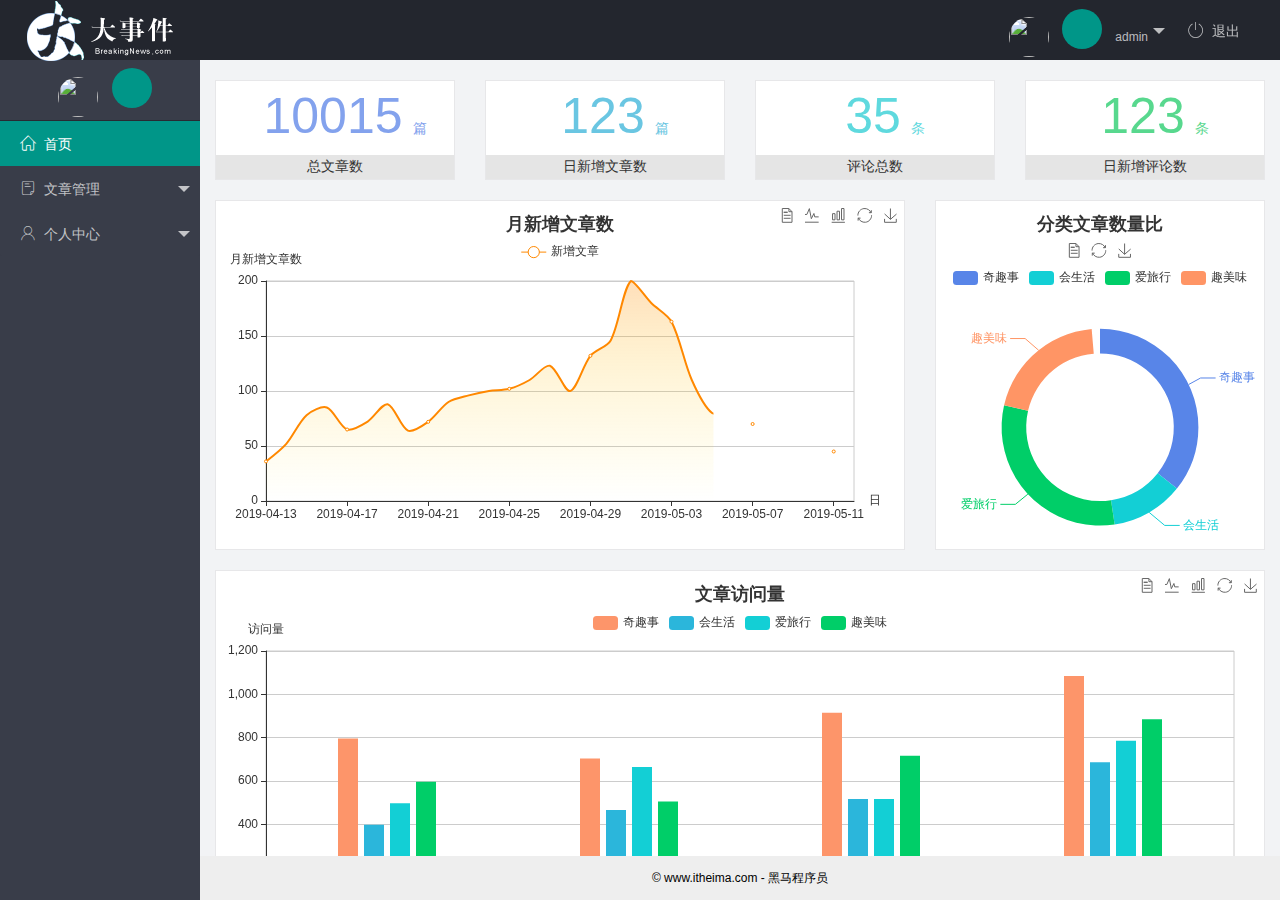
==== commit 02126baf: "重置密码界面相关功能已完成" ====
--- a/index.html
+++ b/index.html
@@ -62,7 +62,8 @@
                             <dd><a href="user/userInfo.html" target="fm"><i
                                         class="layui-icon layui-icon-app"></i>基本资料</a></dd>
                             <dd><a href="javascript:;"><i class="layui-icon layui-icon-app"></i>更换头像</a></dd>
-                            <dd><a href="javascript:;"><i class="layui-icon layui-icon-app"></i>重置密码</a></dd>
+                            <dd><a href="user/userPwd.html" target="fm"><i
+                                        class="layui-icon layui-icon-app"></i>重置密码</a></dd>
                         </dl>
                     </li>
                 </ul>
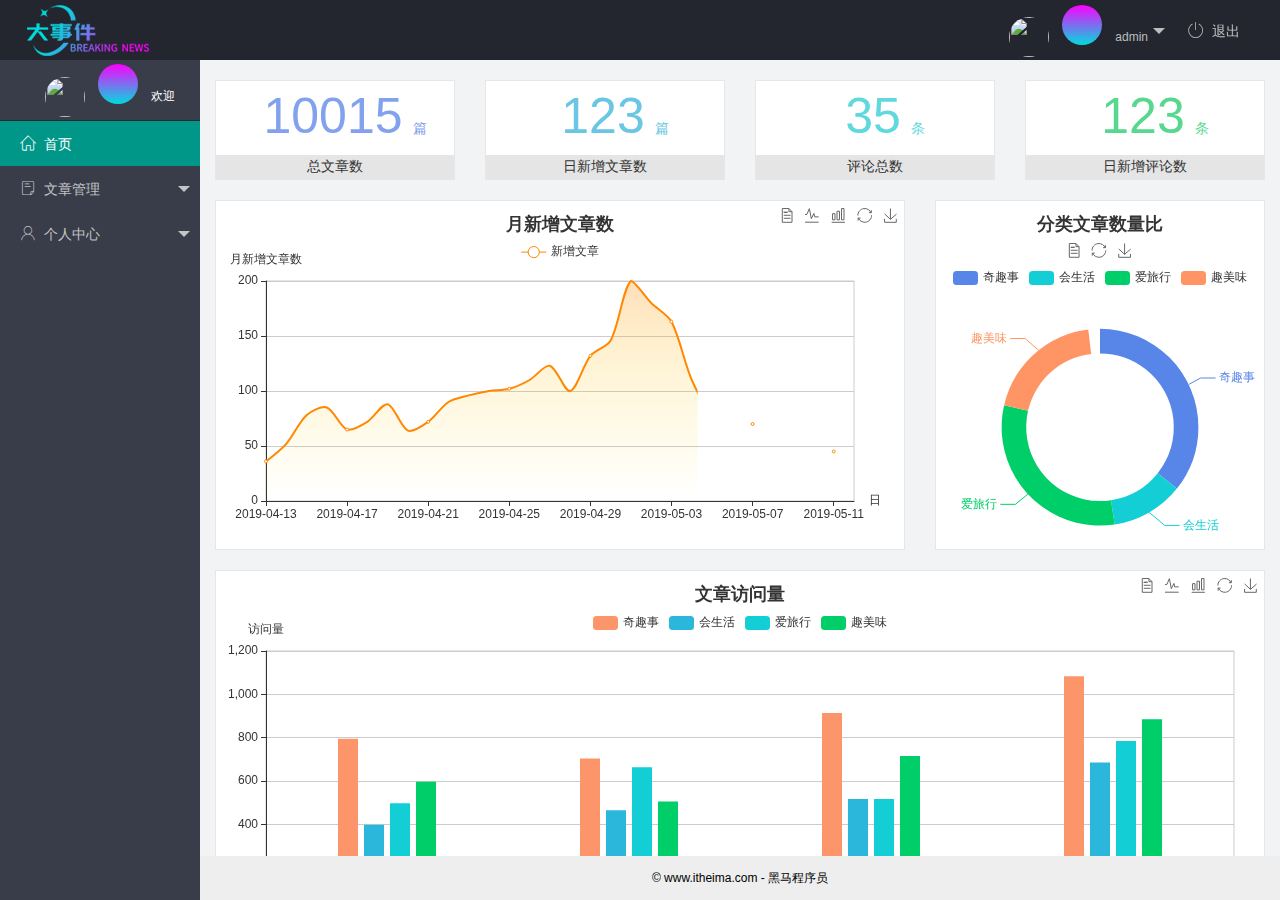
==== commit 9b39a7d3: "个性化修改" ====
--- a/index.html
+++ b/index.html
@@ -42,7 +42,7 @@
                 <div class="userinfo">
                     <img src="" class="layui-nav-img">
                     <span class="text-avatar"></span>
-                    <span id="welcome"></span>
+                    欢迎<span id="welcome"></span>
                 </div>
                 <!-- 左侧导航区域（可配合layui已有的垂直导航） -->
                 <ul class="layui-nav layui-nav-tree" lay-shrink="all">
@@ -51,19 +51,19 @@
                     <li class="layui-nav-item">
                         <a class="" href="javascript:;"><span class="iconfont icon-16"></span>文章管理</a>
                         <dl class="layui-nav-child">
-                            <dd><a href="javascript:;"><i class="layui-icon layui-icon-app"></i>文章类别</a></dd>
-                            <dd><a href="javascript:;"><i class="layui-icon layui-icon-app"></i>文章列表</a></dd>
-                            <dd><a href="javascript:;"><i class="layui-icon layui-icon-app"></i>发表文章</a></dd>
+                            <dd><a href="javascript:;"><i class="layui-icon layui-icon-right"></i>文章类别</a></dd>
+                            <dd><a href="javascript:;"><i class="layui-icon layui-icon-right"></i>文章列表</a></dd>
+                            <dd><a href="javascript:;"><i class="layui-icon layui-icon-right"></i>发表文章</a></dd>
                         </dl>
                     </li>
                     <li class="layui-nav-item">
                         <a href="javascript:;"><span class="iconfont icon-user"></span>个人中心</a>
                         <dl class="layui-nav-child">
                             <dd><a href="user/userInfo.html" target="fm"><i
-                                        class="layui-icon layui-icon-app"></i>基本资料</a></dd>
-                            <dd><a href="javascript:;"><i class="layui-icon layui-icon-app"></i>更换头像</a></dd>
+                                        class="layui-icon layui-icon-right"></i>基本资料</a></dd>
+                            <dd><a href="javascript:;"><i class="layui-icon layui-icon-right"></i>更换头像</a></dd>
                             <dd><a href="user/userPwd.html" target="fm"><i
-                                        class="layui-icon layui-icon-app"></i>重置密码</a></dd>
+                                        class="layui-icon layui-icon-right"></i>重置密码</a></dd>
                         </dl>
                     </li>
                 </ul>
--- a/assets/css/index.css
+++ b/assets/css/index.css
@@ -34,6 +34,11 @@
     user-select: none;
 }
 
+#welcome {
+    font-size: 14px;
+    font-weight: 700;
+}
+
 .layui-side-scroll .userinfo {
     border-bottom: solid 1px #282B33;
 }
@@ -45,15 +50,23 @@
 
 .text-avatar {
     position: relative;
-    top: 8px;
+    top: 4px;
     display: inline-block;
     width: 40px;
     height: 40px;
-    background-color: #009688;
+    /* background-color: hotpink; */
+
+    background: #fc00ff;
+    /* fallback for old browsers */
+    background: -webkit-linear-gradient(to top, #00dbde, #fc00ff);
+    /* Chrome 10-25, Safari 5.1-6 */
+    background: linear-gradient(to top, #00dbde, #fc00ff);
+    /* W3C, IE 10+/ Edge, Firefox 16+, Chrome 26+, Opera 12+, Safari 7+ */
+
     border-radius: 50%;
     line-height: 40px;
     text-align: center;
-    font-size: 30px;
+    font-size: 22px;
     font-weight: 700;
     color: #fff;
     margin-right: 10px;
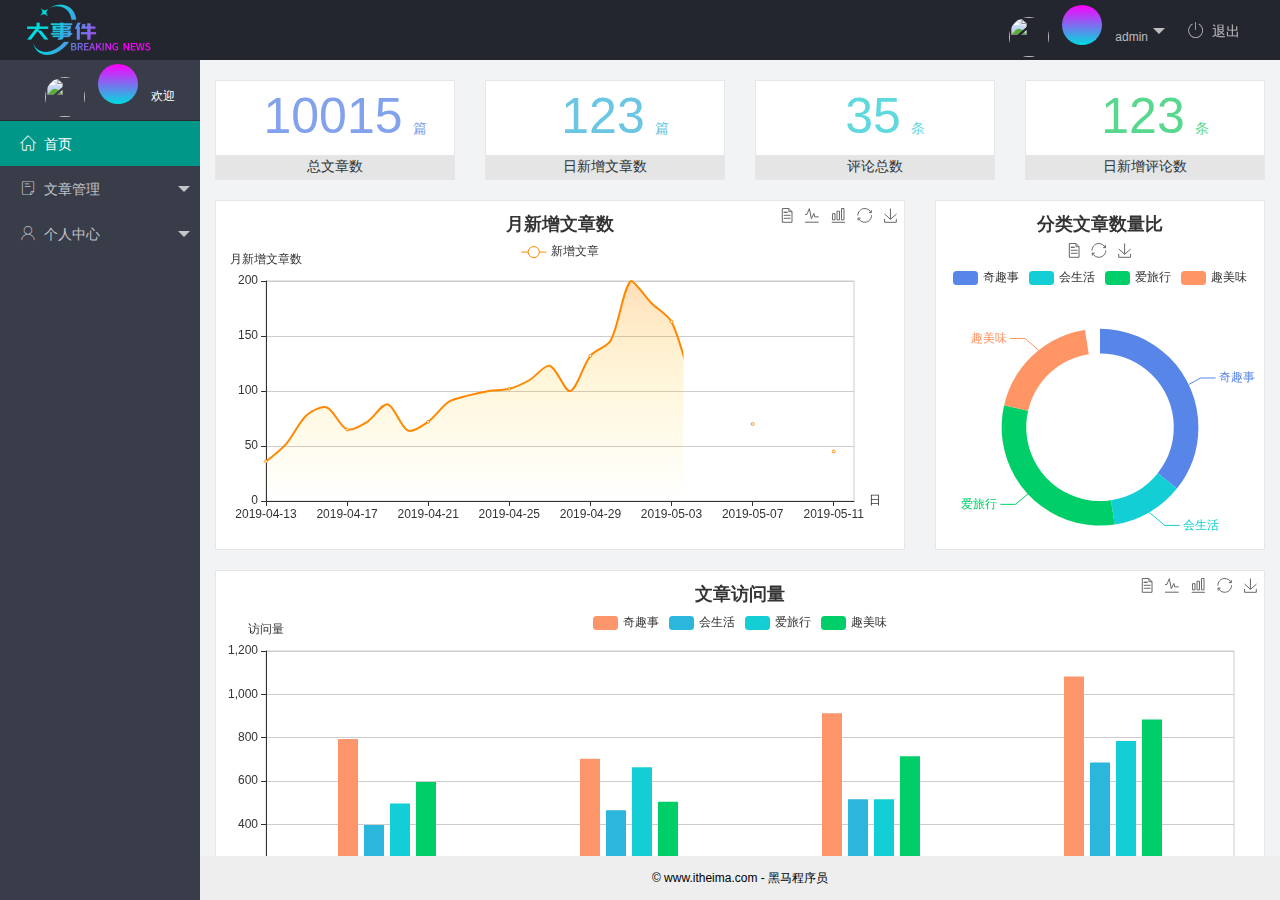
==== commit facaf5ea: "初始化 更换头像 页面" ====
--- a/index.html
+++ b/index.html
@@ -17,7 +17,7 @@
     <div class="layui-layout layui-layout-admin">
         <div class="layui-header">
             <div class="layui-logo">
-                <img src="/assets/images/logo.png" alt="" />
+                <img src="/assets/images/logo.png" width="146" alt="" />
             </div>
             <ul class="layui-nav layui-layout-right">
                 <li class="layui-nav-item">
@@ -61,7 +61,8 @@
                         <dl class="layui-nav-child">
                             <dd><a href="user/userInfo.html" target="fm"><i
                                         class="layui-icon layui-icon-right"></i>基本资料</a></dd>
-                            <dd><a href="javascript:;"><i class="layui-icon layui-icon-right"></i>更换头像</a></dd>
+                            <dd><a href="/user/userAvatar.html" target="fm"><i
+                                        class="layui-icon layui-icon-right"></i>更换头像</a></dd>
                             <dd><a href="user/userPwd.html" target="fm"><i
                                         class="layui-icon layui-icon-right"></i>重置密码</a></dd>
                         </dl>
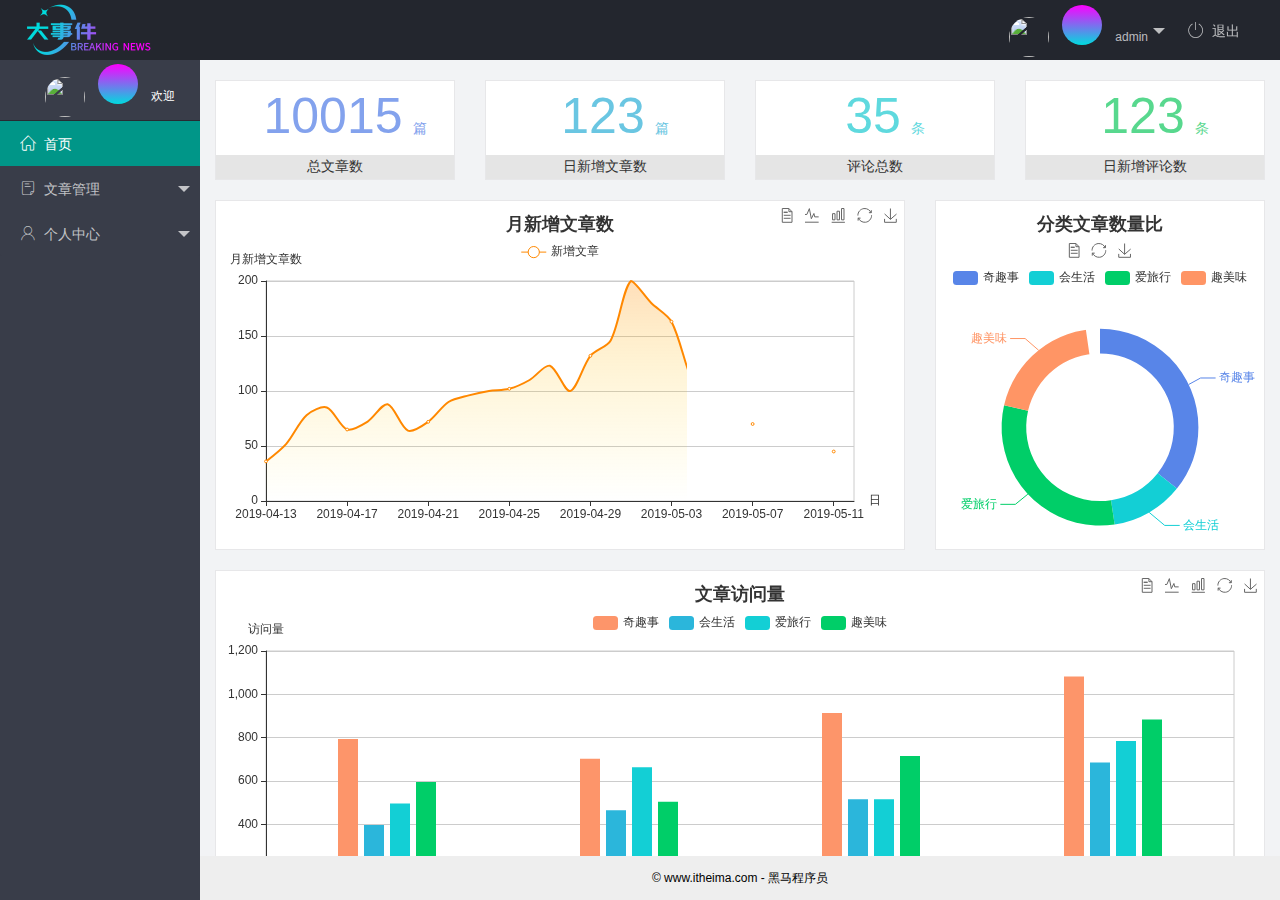
==== commit 7ea26b3e: "修改顶部个人中心下拉链接" ====
--- a/index.html
+++ b/index.html
@@ -27,9 +27,9 @@
                         admin
                     </a>
                     <dl class="layui-nav-child">
-                        <dd><a href="">基本资料</a></dd>
-                        <dd><a href="">更换头像</a></dd>
-                        <dd><a href="">重设密码</a></dd>
+                        <dd><a href="/user/userInfo.html" target="fm">基本资料</a></dd>
+                        <dd><a href="/user/userAvatar.html" target="fm">更换头像</a></dd>
+                        <dd><a href="/user/userPwd.html" target="fm">重设密码</a></dd>
                     </dl>
                 </li>
                 <li class="layui-nav-item"><a href="javascript:;" id="logout"><span
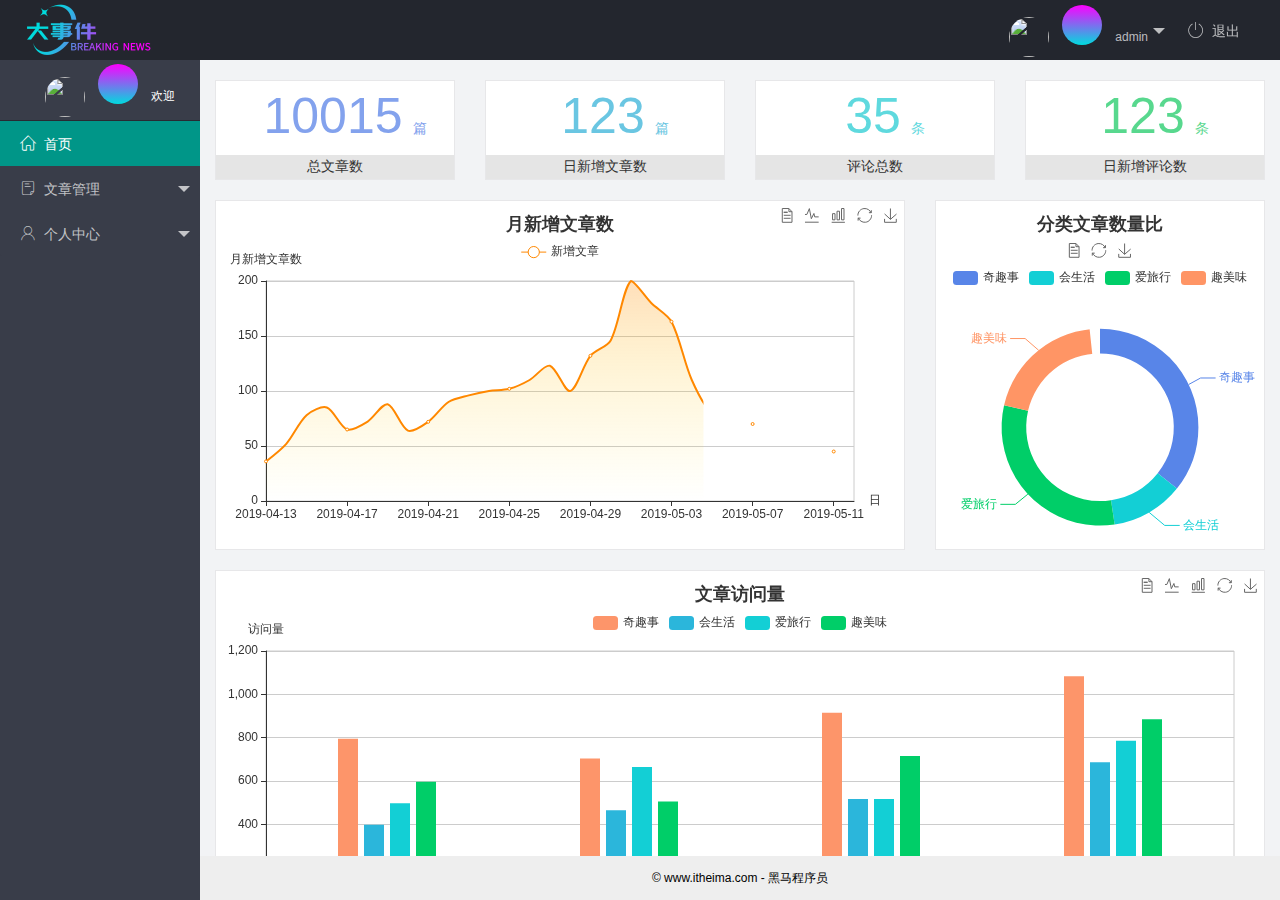
==== commit 8649a55c: "文章类别界面完成" ====
--- a/index.html
+++ b/index.html
@@ -51,7 +51,8 @@
                     <li class="layui-nav-item">
                         <a class="" href="javascript:;"><span class="iconfont icon-16"></span>文章管理</a>
                         <dl class="layui-nav-child">
-                            <dd><a href="javascript:;"><i class="layui-icon layui-icon-right"></i>文章类别</a></dd>
+                            <dd><a href="/article/art_cate.html" target="fm"><i
+                                        class="layui-icon layui-icon-right"></i>文章类别</a></dd>
                             <dd><a href="javascript:;"><i class="layui-icon layui-icon-right"></i>文章列表</a></dd>
                             <dd><a href="javascript:;"><i class="layui-icon layui-icon-right"></i>发表文章</a></dd>
                         </dl>
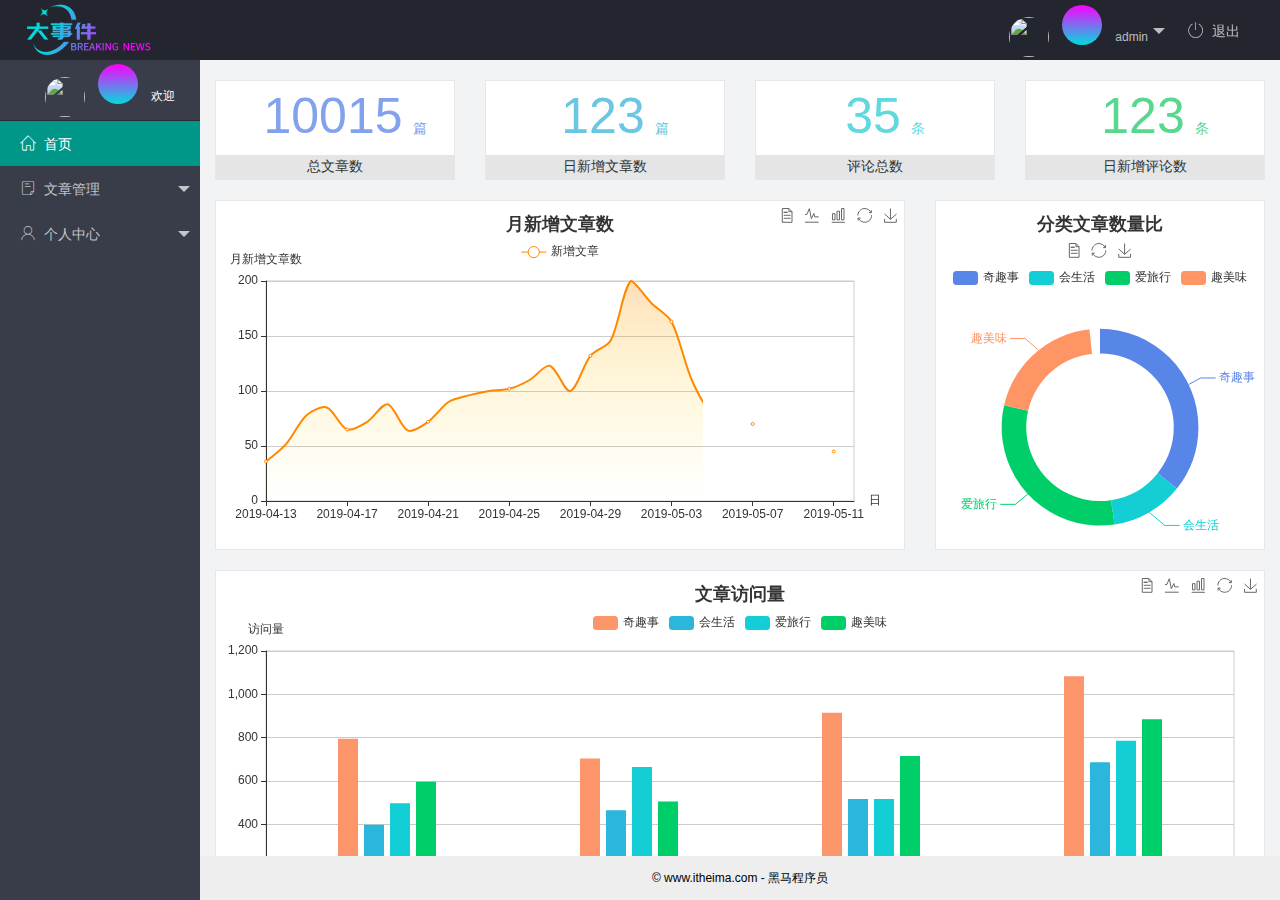
==== commit 857b26f1: "文章相关功能完毕" ====
--- a/index.html
+++ b/index.html
@@ -53,8 +53,10 @@
                         <dl class="layui-nav-child">
                             <dd><a href="/article/art_cate.html" target="fm"><i
                                         class="layui-icon layui-icon-right"></i>文章类别</a></dd>
-                            <dd><a href="javascript:;"><i class="layui-icon layui-icon-right"></i>文章列表</a></dd>
-                            <dd><a href="javascript:;"><i class="layui-icon layui-icon-right"></i>发表文章</a></dd>
+                            <dd><a href="/article/art_list.html" target="fm"><i
+                                        class="layui-icon layui-icon-right"></i>文章列表</a></dd>
+                            <dd><a href="/article/art_pub.html" target="fm"><i
+                                        class="layui-icon layui-icon-right"></i>发表文章</a></dd>
                         </dl>
                     </li>
                     <li class="layui-nav-item">
